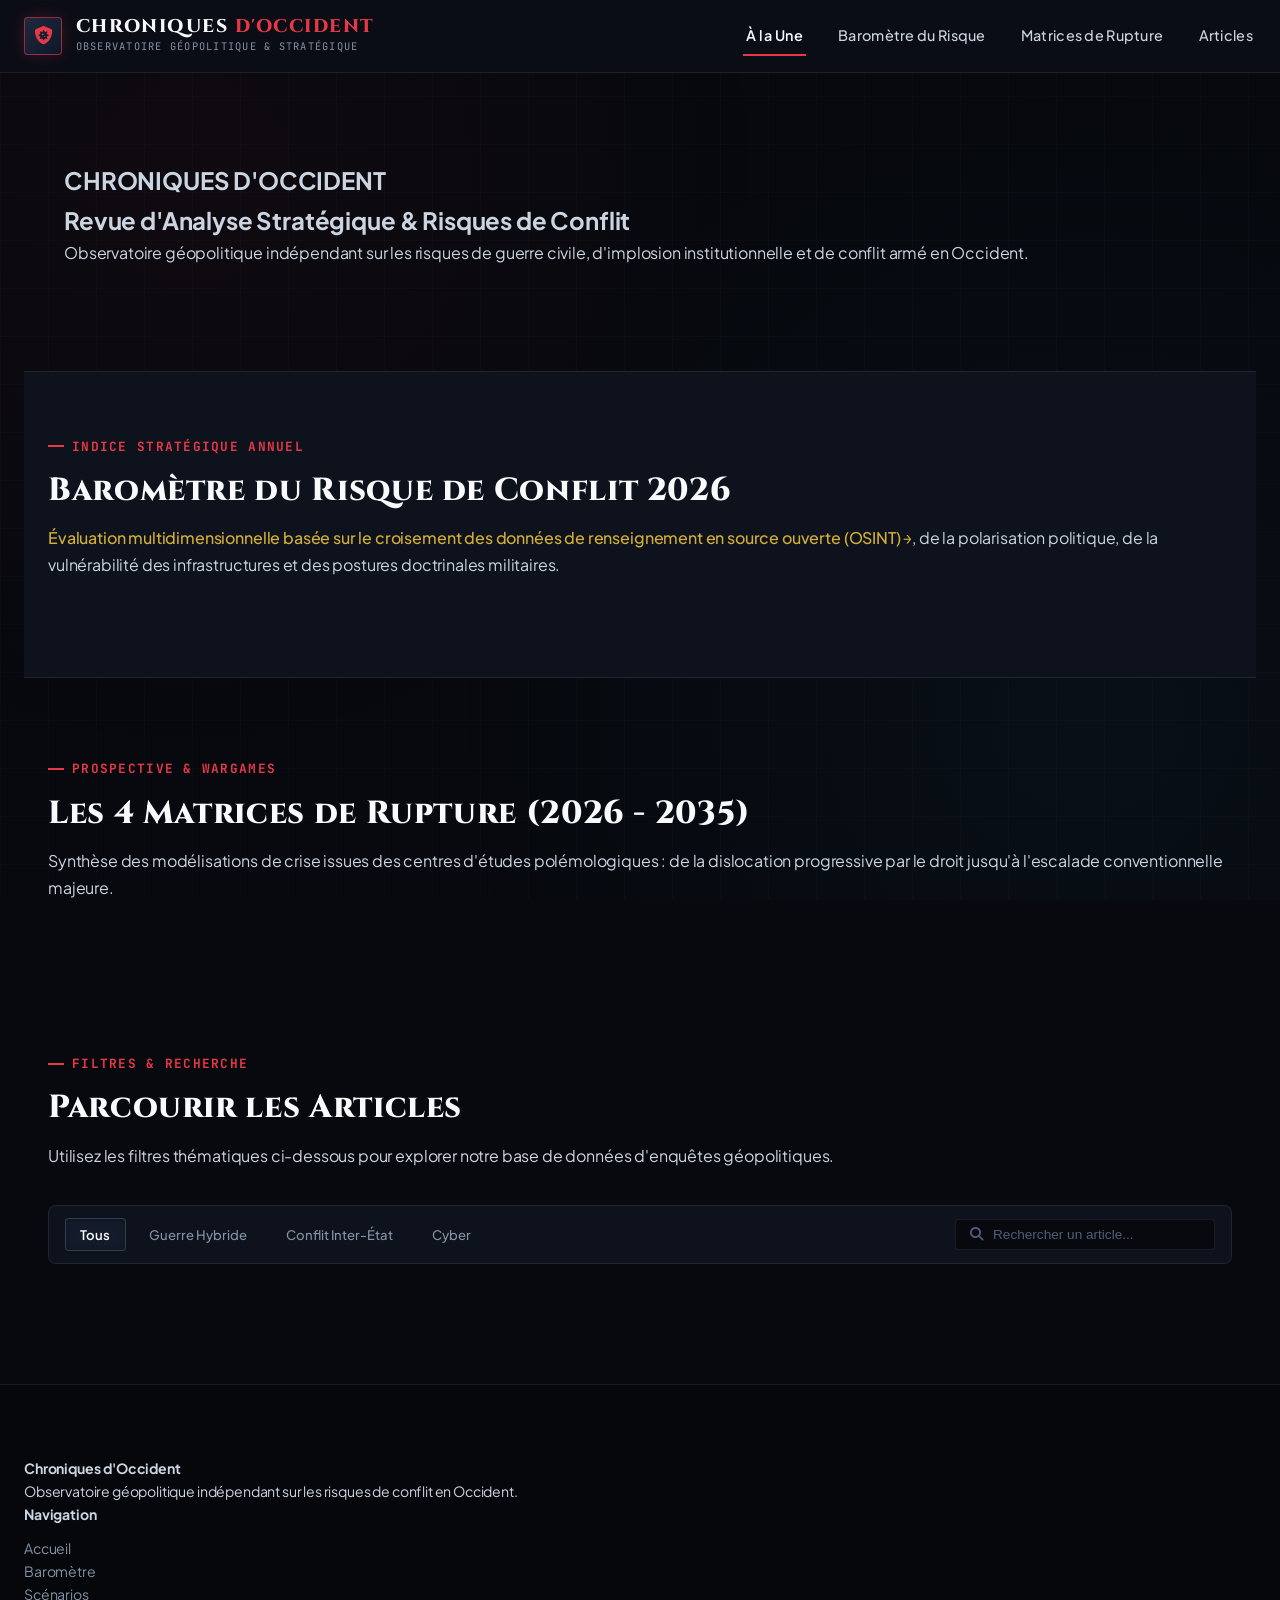
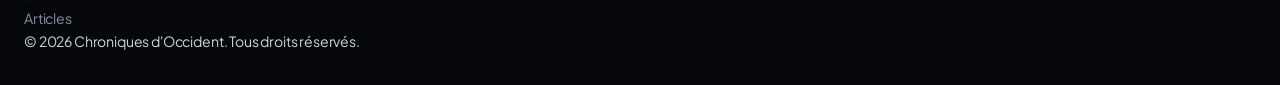
==== methode.html @ bce60f9e "Add methode.html OSINT methodology page" ====
<!DOCTYPE html>
<html lang="fr" data-theme="dark">
<head>
  <meta charset="UTF-8">
  <meta name="viewport" content="width=device-width, initial-scale=1.0">
  <title>Chroniques d'Occident — Méthodologie OSINT</title>

  <!-- Méta SEO & Référencement -->
  <meta name="description"
    content="Revue de référence et observatoire géopolitique indépendant sur les risques de guerre civile, d'implosion institutionnelle et de conflit armé en Occident.">
  <meta name="keywords"
    content="guerre civile occident, risque de guerre europe, polarisation etats-unis, strategie militaire, guerre hybride, prospective 2030, defense europeenne, securite nationale">
  <meta name="author" content="Chroniques d'Occident">
  <meta property="og:title" content="CHRONIQUES D'OCCIDENT — Méthodologie OSINT">
  <meta property="og:description"
    content="Notre méthode de calcul du baromètre du risque 2026 : évaluation multidimensionnelle basée sur le croisement des données OSINT, polarisation politique, vulnérabilité des infrastructures et postures doctrinales militaires.">
  <meta property="og:type" content="website">
  <meta property="og:image" content="assets/images/hero.jpg">
  <!-- Favicon -->
  <link rel="icon" type="image/svg+xml" href="data:image/svg+xml,%3Csvg xmlns=%27http://www.w3.org/2000/svg%27 viewBox=%270 0 100 100%27%3E%3Ccircle cx=%2750%27 cy=%2750%27 r=%2748%27 fill=%27%230a0f1a%27/%3E%3Cpath d=%27M50 15 C50 15 20 15 20 35 C20 55 50 85 50 85 C50 85 80 55 80 35 C80 15 50 15 50 15 Z%27 fill=%27none%27 stroke=%27%23c9a84c%27 stroke-width=%274%27/%3E%3Ccircle cx=%2750%27 cy=%2740%27 r=%278%27 fill=%27%23c9a84c%27/%3E%3Crect x=%2746%27 y=%2752%27 width=%278%27 height=%2716%27 rx=%272%27 fill=%27%23c9a84c%27/%3E%3Ccircle cx=%2750%27 cy=%2772%27 r=%273%27 fill=%27%23c9a84c%27/%3E%3C/svg%3E">
  <link rel="icon" type="image/png" sizes="32x32" href="data:image/svg+xml,%3Csvg xmlns=%27http://www.w3.org/2000/svg%27 viewBox=%270 0 100 100%27%3E%3Ccircle cx=%2750%27 cy=%2750%27 r=%2748%27 fill=%27%230a0f1a%27/%3E%3Cpath d=%27M50 15 C50 15 20 15 20 35 C20 55 50 85 50 85 C50 85 80 55 80 35 C80 15 50 15 50 15 Z%27 fill=%27none%27 stroke=%27%23c9a84c%27 stroke-width=%274%27/%3E%3Ccircle cx=%2750%27 cy=%2740%27 r=%278%27 fill=%27%23c9a84c%27/%3E%3Crect x=%2746%27 y=%2752%27 width=%278%27 height=%2716%27 rx=%272%27 fill=%27%23c9a84c%27/%3E%3Ccircle cx=%2750%27 cy=%2772%27 r=%273%27 fill=%27%23c9a84c%27/%3E%3C/svg%3E">
  <meta name="theme-color" content="#0a0f1a">

  <!-- Polices Google Fonts de haute qualité -->
  <link rel="preconnect" href="https://fonts.googleapis.com">
  <link rel="preconnect" href="https://fonts.gstatic.com" crossorigin>
  <link
    href="https://fonts.googleapis.com/css2?family=Cinzel:wght@600;700;800;900&family=JetBrains+Mono:wght@400;500;700&family=Plus+Jakarta+Sans:wght@300;400;500;600;700&display=swap"
    rel="stylesheet">

  <!-- FontAwesome 6 pour icônes vectorielles tactiques -->
  <link rel="stylesheet" href="https://cdnjs.cloudflare.com/ajax/libs/font-awesome/6.5.1/css/all.min.css"
    integrity="sha512-DTOQO9RWCH3ppGqcWaEA1BIZOC6xxalwEsw9c2QQeAIftl+Vegovlnee1c9QX4TctnWMn13TZye+giMm8e2LwA=="
    crossorigin="anonymous" referrerpolicy="no-referrer" />

  <!-- Feuille de styles personnalisée -->
  <link rel="stylesheet" href="css/style.css">
</head>

<body>

  <!-- Barre de progression de lecture au scroll -->
  <div id="scroll-progress-bar"></div>

  <!-- En-tête avec Menu Collant (Sticky Menu) -->
  <header class="site-header" id="site-header">
    <div class="container nav-container">

      <!-- Identité de la revue -->
      <a href="#a-la-une" class="brand-link" aria-label="Accueil Chroniques d'Occident">
        <div class="brand-icon">
          <i class="fas fa-shield-virus"></i>
        </div>
        <div class="brand-texts">
          <span class="brand-name">Chroniques <span>d'Occident</span></span>
          <span class="brand-sub">Observatoire Géopolitique & Stratégique</span>
        </div>
      </a>

      <!-- Navigation Principale -->
      <nav class="main-nav" id="main-nav" aria-label="Navigation principale">
        <a href="#a-la-une" class="nav-link active">À la Une</a>
        <a href="#barometre" class="nav-link">Baromètre du Risque</a>
        <a href="#scenarios" class="nav-link">Matrices de Rupture</a>
        <a href="#articles" class="nav-link">Articles</a>
      </nav>

    </div>
  </header>

  <!-- Contenu Principal -->
  <main class="container">

    <!-- === BANNIÈRE PRINCIPALE === -->
    <section class="hero-section" id="a-la-une">
      <div class="hero-banner">
        <div class="hero-content">
          <h1>CHRONIQUES D'OCCIDENT</h1>
          <h2>Revue d'Analyse Stratégique & Risques de Conflit</h2>
          <p>Observatoire géopolitique indépendant sur les risques de guerre civile, d'implosion institutionnelle et de conflit armé en Occident.</p>
        </div>
      </div>
    </section>

    <!-- === BAROMÈTRE DU RISQUE 2026 === -->
    <section class="barometer-section" id="barometre">
      <div class="container">

        <div class="section-header">
          <div class="section-label">Indice Stratégique Annuel</div>
          <h2 class="section-title">Baromètre du Risque de Conflit 2026</h2>
          <p class="section-desc">
            <a href="osint.md" class="method-link">Évaluation multidimensionnelle basée sur le croisement des données de renseignement en source ouverte (OSINT)</a>
            <span class="method-arrow"> →</span>, de la polarisation politique, de la vulnérabilité des infrastructures et des postures doctrinales militaires.
          </p>
        </div>

        <!-- Grille du Baromètre -->
        <div class="barometer-grid" id="barometer-grid">
          <!-- Rempli par JavaScript -->
        </div>

      </div>
    </section>

    <!-- === SCÉNARIOS PROSPECTIFS 2035 === -->
    <section class="scenarios-section" id="scenarios">
      <div class="container">

        <div class="section-header">
          <div class="section-label">Prospective & Wargames</div>
          <h2 class="section-title">Les 4 Matrices de Rupture (2026 - 2035)</h2>
          <p class="section-desc">
            Synthèse des modélisations de crise issues des centres d'études polémologiques : de la dislocation progressive par le droit jusqu'à l'escalade conventionnelle majeure.
          </p>
        </div>

        <!-- Grille des Scénarios -->
        <div class="scenarios-grid" id="scenarios-grid">
          <!-- Rempli par JavaScript -->
        </div>

      </div>
    </section>

    <!-- === SÉLECTION D'ARTICLES STRATÉGIQUES === -->
    <section class="articles-section" id="articles">
      <div class="container">

        <div class="section-header">
          <div class="section-label">Filtres & Recherche</div>
          <h2 class="section-title">Parcourir les Articles</h2>
          <p class="section-desc">
            Utilisez les filtres thématiques ci-dessous pour explorer notre base de données d'enquêtes géopolitiques.
          </p>
        </div>

        <!-- Barre de filtres -->
        <div class="filter-bar">
          <div class="category-pills">
            <button class="category-pill active" data-category="tous">Tous</button>
            <button class="category-pill" data-category="guerre-hybride">Guerre Hybride</button>
            <button class="category-pill" data-category="conflit-interetat">Conflit Inter-État</button>
            <button class="category-pill" data-category="cyber">Cyber</button>
          </div>
          <div class="filter-search-box">
            <i class="fas fa-search"></i>
            <input type="text" id="global-search" placeholder="Rechercher un article...">
          </div>
        </div>

        <!-- Grille des Articles -->
        <div class="articles-grid">
          <!-- Articles insérés par JavaScript -->
        </div>

      </div>
    </section>

  </main>

  <!-- Footer -->
  <footer class="site-footer">
    <div class="container">
      <div class="footer-content">
        <div class="footer-about">
          <h4>Chroniques d'Occident</h4>
          <p>Observatoire géopolitique indépendant sur les risques de conflit en Occident.</p>
        </div>
        <div class="footer-links">
          <h4>Navigation</h4>
          <ul>
            <li><a href="#a-la-une">Accueil</a></li>
            <li><a href="#barometre">Baromètre</a></li>
            <li><a href="#scenarios">Scénarios</a></li>
            <li><a href="#articles">Articles</a></li>
          </ul>
        </div>
        <div class="footer-legal">
          <p>© 2026 Chroniques d'Occident. Tous droits réservés.</p>
        </div>
      </div>
    </div>
  </footer>

  <!-- Scripts -->
  <script src="js/app.js"></script>
  <script>
    // Initialisation au chargement
    document.addEventListener('DOMContentLoaded', function() {
      // Initialisation du baromètre
      initBarometer();
      // Initialisation de la recherche globale
      initGlobalSearch();
    });
  </script>
</body>
</html>
---- css/style.css ----
/* ==========================================================================
   CHRONIQUES D'OCCIDENT - Système de Design Stratégique & Géopolitique
   Esthétique : Revue de prospective stratégique haut de gamme, dark mode luxe
   ========================================================================== */

:root {
  /* Palette de couleurs */
  --bg-primary: #07090e;
  --bg-secondary: #0d121c;
  --bg-tertiary: #141c2c;
  --bg-card: rgba(18, 25, 40, 0.75);
  --bg-card-hover: rgba(26, 36, 58, 0.9);
  --bg-glass: rgba(11, 15, 25, 0.82);
  --bg-modal: #0b101a;

  /* Bordures et séparateurs */
  --border-subtle: rgba(255, 255, 255, 0.08);
  --border-medium: rgba(255, 255, 255, 0.14);
  --border-highlight: rgba(230, 57, 70, 0.4);

  /* Accents géopolitiques */
  --accent-crimson: #e63946;
  --accent-crimson-glow: rgba(230, 57, 70, 0.35);
  --accent-amber: #f59e0b;
  --accent-gold: #d4af37;
  --accent-cyan: #38bdf8;
  --accent-blue: #3b82f6;
  --accent-green: #10b981;

  /* Typographie & Couleurs de texte */
  --text-primary: #f8fafc;
  --text-secondary: #cbd5e1;
  --text-muted: #8492a6;
  --text-dim: #4e5d78;

  /* Polices */
  --font-serif: 'Cinzel', 'Playfair Display', Georgia, 'Times New Roman', serif;
  --font-body: 'Plus Jakarta Sans', 'Inter', -apple-system, BlinkMacSystemFont, sans-serif;
  --font-mono: 'JetBrains Mono', 'Fira Code', Menlo, monospace;

  /* Effets & Ombres */
  --shadow-sm: 0 2px 8px rgba(0, 0, 0, 0.4);
  --shadow-md: 0 8px 24px rgba(0, 0, 0, 0.55);
  --shadow-lg: 0 16px 40px rgba(0, 0, 0, 0.75);
  --shadow-crimson: 0 8px 30px rgba(230, 57, 70, 0.25);
  --shadow-gold: 0 8px 30px rgba(212, 175, 55, 0.2);

  /* Rayons & Transitions */
  --radius-sm: 4px;
  --radius-md: 8px;
  --radius-lg: 14px;
  --radius-full: 9999px;
  --transition-fast: 0.2s cubic-bezier(0.16, 1, 0.3, 1);
  --transition-smooth: 0.35s cubic-bezier(0.16, 1, 0.3, 1);
}

/* Light / High-Contrast Editorial Mode Alternative */
[data-theme="editorial-light"] {
  --bg-primary: #f4f4f7;
  --bg-secondary: #ffffff;
  --bg-tertiary: #eaecf2;
  --bg-card: rgba(255, 255, 255, 0.95);
  --bg-card-hover: #ffffff;
  --bg-glass: rgba(244, 244, 247, 0.92);
  --bg-modal: #ffffff;
  --border-subtle: rgba(0, 0, 0, 0.09);
  --border-medium: rgba(0, 0, 0, 0.16);
  --text-primary: #111827;
  --text-secondary: #374151;
  --text-muted: #6b7280;
  --text-dim: #9ca3af;
  --shadow-md: 0 8px 24px rgba(0, 0, 0, 0.08);
  --shadow-lg: 0 16px 40px rgba(0, 0, 0, 0.12);
}

/* Base & Reset */
*, *::before, *::after {
  box-sizing: border-box;
  margin: 0;
  padding: 0;
}

html {
  font-size: 16px;
  scroll-behavior: smooth;
  scroll-padding-top: 80px;
}

body {
  font-family: var(--font-body);
  background-color: var(--bg-primary);
  color: var(--text-secondary);
  line-height: 1.65;
  letter-spacing: -0.01em;
  overflow-x: hidden;
  position: relative;
  min-height: 100vh;
}

/* Texture de fond subtile et grille tactique */
body::before {
  content: '';
  position: fixed;
  top: 0;
  left: 0;
  width: 100vw;
  height: 100vh;
  background-image: 
    radial-gradient(circle at 15% 20%, rgba(230, 57, 70, 0.04) 0%, transparent 45%),
    radial-gradient(circle at 85% 80%, rgba(56, 189, 248, 0.04) 0%, transparent 50%),
    linear-gradient(rgba(255, 255, 255, 0.015) 1px, transparent 1px),
    linear-gradient(90deg, rgba(255, 255, 255, 0.015) 1px, transparent 1px);
  background-size: 100% 100%, 100% 100%, 48px 48px, 48px 48px;
  pointer-events: none;
  z-index: 0;
}

img {
  max-width: 100%;
  height: auto;
  display: block;
}

a {
  color: inherit;
  text-decoration: none;
  transition: color var(--transition-fast);
}

button {
  font-family: inherit;
  cursor: pointer;
  border: none;
  background: none;
  outline: none;
}

ul {
  list-style: none;
}

.container {
  width: 100%;
  max-width: 1320px;
  margin-left: auto;
  margin-right: auto;
  padding-left: 1.5rem;
  padding-right: 1.5rem;
  position: relative;
  z-index: 1;
}

/* ==========================================================================
   BARRE DE PROGRESSION DE LECTURE (EN HAUT DU MENU STICKY)
   ========================================================================== */
#scroll-progress-bar {
  position: fixed;
  top: 0;
  left: 0;
  height: 3px;
  width: 0%;
  background: linear-gradient(90deg, var(--accent-crimson), var(--accent-gold), var(--accent-cyan));
  z-index: 1100;
  transition: width 0.1s ease-out;
}

/* ==========================================================================
   TICKER D'ALERTES / FLASH GÉOPOLITIQUE
   ========================================================================== */
.alert-ticker-bar {
  background: rgba(18, 12, 16, 0.95);
  border-bottom: 1px solid rgba(230, 57, 70, 0.25);
  padding: 0.4rem 0;
  font-size: 0.8rem;
  font-family: var(--font-mono);
  position: relative;
  z-index: 990;
  overflow: hidden;
}

.ticker-content {
  display: flex;
  align-items: center;
  gap: 1.5rem;
  white-space: nowrap;
}

.ticker-badge {
  background: var(--accent-crimson);
  color: #fff;
  font-weight: 700;
  font-size: 0.7rem;
  padding: 0.15rem 0.6rem;
  border-radius: var(--radius-sm);
  display: inline-flex;
  align-items: center;
  gap: 0.4rem;
  letter-spacing: 0.05em;
  text-transform: uppercase;
}

.ticker-pulse {
  width: 6px;
  height: 6px;
  border-radius: 50%;
  background: #ffffff;
  animation: pulse-beacon 1.5s infinite;
}

.ticker-scroller {
  display: flex;
  gap: 2.5rem;
  animation: scrollTicker 38s linear infinite;
}

.ticker-item {
  color: var(--text-secondary);
  display: inline-flex;
  align-items: center;
  gap: 0.5rem;
}

.ticker-item strong {
  color: var(--accent-gold);
}

@keyframes scrollTicker {
  0% { transform: translateX(0); }
  100% { transform: translateX(-50%); }
}

@keyframes pulse-beacon {
  0% { transform: scale(0.9); opacity: 1; }
  50% { transform: scale(1.4); opacity: 0.4; }
  100% { transform: scale(0.9); opacity: 1; }
}

/* ==========================================================================
   MENU STICKY HAUT DE PAGE (STICKY NAVIGATION)
   ========================================================================== */
.site-header {
  position: sticky;
  top: 0;
  width: 100%;
  background: var(--bg-glass);
  backdrop-filter: blur(16px);
  -webkit-backdrop-filter: blur(16px);
  border-bottom: 1px solid var(--border-subtle);
  z-index: 1000;
  transition: background var(--transition-fast), border-color var(--transition-fast), padding var(--transition-fast);
}

.site-header.scrolled {
  background: rgba(7, 9, 14, 0.96);
  border-bottom-color: var(--border-medium);
  box-shadow: var(--shadow-md);
}

.nav-container {
  display: flex;
  align-items: center;
  justify-content: space-between;
  height: 72px;
  gap: 1.5rem;
}

/* Logo & Marque */
.brand-link {
  display: flex;
  align-items: center;
  gap: 0.85rem;
}

.brand-icon {
  width: 38px;
  height: 38px;
  background: linear-gradient(135deg, #1e293b 0%, #0f172a 100%);
  border: 1px solid rgba(230, 57, 70, 0.6);
  border-radius: var(--radius-sm);
  display: flex;
  align-items: center;
  justify-content: center;
  color: var(--accent-crimson);
  font-size: 1.15rem;
  box-shadow: 0 0 16px rgba(230, 57, 70, 0.2);
  transition: transform var(--transition-fast), border-color var(--transition-fast);
}

.brand-link:hover .brand-icon {
  transform: rotate(-5deg) scale(1.05);
  border-color: var(--accent-crimson);
}

.brand-texts {
  display: flex;
  flex-direction: column;
}

.brand-name {
  font-family: var(--font-serif);
  font-weight: 800;
  font-size: 1.15rem;
  letter-spacing: 0.08em;
  color: var(--text-primary);
  text-transform: uppercase;
  line-height: 1.1;
}

.brand-name span {
  color: var(--accent-crimson);
}

.brand-sub {
  font-family: var(--font-mono);
  font-size: 0.65rem;
  letter-spacing: 0.12em;
  color: var(--text-muted);
  text-transform: uppercase;
}

/* Liens de navigation */
.main-nav {
  display: flex;
  align-items: center;
  gap: 1.8rem;
}

.nav-link {
  font-size: 0.9rem;
  font-weight: 500;
  color: var(--text-secondary);
  padding: 0.4rem 0.2rem;
  position: relative;
  letter-spacing: 0.02em;
}

.nav-link::after {
  content: '';
  position: absolute;
  bottom: -2px;
  left: 0;
  width: 0%;
  height: 2px;
  background: var(--accent-crimson);
  transition: width var(--transition-fast);
}

.nav-link:hover,
.nav-link.active {
  color: var(--text-primary);
}

.nav-link:hover::after,
.nav-link.active::after {
  width: 100%;
}

.nav-link.active {
  font-weight: 600;
}

/* Actions Header */
.header-actions {
  display: flex;
  align-items: center;
  gap: 0.85rem;
}

.btn-icon {
  width: 40px;
  height: 40px;
  display: flex;
  align-items: center;
  justify-content: center;
  border-radius: var(--radius-sm);
  color: var(--text-secondary);
  border: 1px solid var(--border-subtle);
  background: rgba(255, 255, 255, 0.03);
  transition: all var(--transition-fast);
  font-size: 0.95rem;
  position: relative;
}

.btn-icon:hover {
  color: var(--text-primary);
  border-color: var(--border-medium);
  background: rgba(255, 255, 255, 0.08);
}

.search-shortcut-badge {
  position: absolute;
  bottom: -4px;
  right: -4px;
  background: var(--bg-tertiary);
  border: 1px solid var(--border-medium);
  font-size: 0.6rem;
  font-family: var(--font-mono);
  padding: 0 0.25rem;
  border-radius: 2px;
  color: var(--text-muted);
}

.btn-primary {
  display: inline-flex;
  align-items: center;
  gap: 0.6rem;
  background: linear-gradient(135deg, var(--accent-crimson) 0%, #c1121f 100%);
  color: #ffffff;
  font-size: 0.85rem;
  font-weight: 600;
  letter-spacing: 0.04em;
  padding: 0.6rem 1.2rem;
  border-radius: var(--radius-sm);
  border: 1px solid rgba(255, 255, 255, 0.2);
  box-shadow: 0 4px 14px rgba(230, 57, 70, 0.35);
  transition: all var(--transition-fast);
  text-transform: uppercase;
}

.btn-primary:hover {
  transform: translateY(-1px);
  box-shadow: 0 6px 20px rgba(230, 57, 70, 0.5);
  filter: brightness(1.1);
}

.btn-secondary {
  display: inline-flex;
  align-items: center;
  gap: 0.6rem;
  background: rgba(255, 255, 255, 0.05);
  color: var(--text-primary);
  font-size: 0.85rem;
  font-weight: 500;
  padding: 0.6rem 1.2rem;
  border-radius: var(--radius-sm);
  border: 1px solid var(--border-medium);
  transition: all var(--transition-fast);
}

.btn-secondary:hover {
  background: rgba(255, 255, 255, 0.1);
  border-color: var(--text-muted);
  color: #fff;
}

/* Menu Mobile Toggle */
.mobile-toggle {
  display: none;
  font-size: 1.2rem;
  color: var(--text-primary);
  padding: 0.5rem;
}

/* ==========================================================================
   SECTION HERO PRINCIPALE (À LA UNE GÉOPOLITIQUE)
   ========================================================================== */
.hero-section {
  padding: 3rem 0 4rem 0;
  position: relative;
  overflow: hidden;
}

.hero-grid {
  display: grid;
  grid-template-columns: 1.25fr 0.75fr;
  gap: 2rem;
  align-items: stretch;
}

/* Carte Hero Phare */
.hero-main-card {
  position: relative;
  border-radius: var(--radius-lg);
  overflow: hidden;
  border: 1px solid var(--border-medium);
  box-shadow: var(--shadow-lg);
  display: flex;
  flex-direction: column;
  justify-content: flex-end;
  min-height: 520px;
  background: #0d131f;
}

.hero-img-wrap {
  position: absolute;
  inset: 0;
  width: 100%;
  height: 100%;
  z-index: 1;
}

.hero-img-wrap img {
  width: 100%;
  height: 100%;
  object-fit: cover;
  object-position: center;
  transition: transform 1.2s cubic-bezier(0.16, 1, 0.3, 1);
  filter: brightness(0.72) contrast(1.15);
}

.hero-main-card:hover .hero-img-wrap img {
  transform: scale(1.03);
}

.hero-overlay-gradient {
  position: absolute;
  inset: 0;
  background: linear-gradient(
    180deg,
    rgba(7, 9, 14, 0.2) 0%,
    rgba(7, 9, 14, 0.5) 40%,
    rgba(7, 9, 14, 0.95) 90%,
    #07090e 100%
  );
  z-index: 2;
}

.hero-content {
  position: relative;
  z-index: 3;
  padding: 2.5rem;
}

.hero-tag-row {
  display: flex;
  align-items: center;
  gap: 0.75rem;
  margin-bottom: 1.2rem;
  flex-wrap: wrap;
}

.badge-threat {
  font-family: var(--font-mono);
  font-size: 0.75rem;
  font-weight: 700;
  text-transform: uppercase;
  padding: 0.25rem 0.65rem;
  border-radius: var(--radius-sm);
  letter-spacing: 0.05em;
  display: inline-flex;
  align-items: center;
  gap: 0.4rem;
}

.badge-threat.threat-critical {
  background: rgba(230, 57, 70, 0.2);
  color: #ff6b77;
  border: 1px solid rgba(230, 57, 70, 0.6);
}

.badge-threat.threat-high {
  background: rgba(245, 158, 11, 0.2);
  color: #fbbf24;
  border: 1px solid rgba(245, 158, 11, 0.6);
}

.badge-category {
  background: rgba(255, 255, 255, 0.1);
  color: var(--text-primary);
  font-size: 0.75rem;
  font-weight: 600;
  padding: 0.25rem 0.65rem;
  border-radius: var(--radius-sm);
  border: 1px solid var(--border-subtle);
  text-transform: uppercase;
  letter-spacing: 0.05em;
}

.hero-title {
  font-family: var(--font-serif);
  font-size: 2.35rem;
  font-weight: 800;
  line-height: 1.2;
  color: #ffffff;
  margin-bottom: 1rem;
  text-shadow: 0 2px 10px rgba(0, 0, 0, 0.8);
}

.hero-subtitle {
  font-size: 1.05rem;
  color: var(--text-secondary);
  line-height: 1.6;
  margin-bottom: 1.5rem;
  max-width: 95%;
}

.hero-meta-row {
  display: flex;
  align-items: center;
  justify-content: space-between;
  gap: 1.5rem;
  flex-wrap: wrap;
  border-top: 1px solid rgba(255, 255, 255, 0.12);
  padding-top: 1.25rem;
}

.hero-author {
  display: flex;
  align-items: center;
  gap: 0.75rem;
}

.author-avatar {
  width: 44px;
  height: 44px;
  border-radius: 50%;
  object-fit: cover;
  border: 2px solid var(--accent-gold);
}

.author-info .author-name {
  color: #fff;
  font-weight: 600;
  font-size: 0.9rem;
}

.author-info .author-role {
  color: var(--text-muted);
  font-size: 0.75rem;
}

.hero-cta-buttons {
  display: flex;
  align-items: center;
  gap: 0.85rem;
}

/* Panneau latéral Hero : Observatoire & Métriques d'alerte */
.hero-sidebar {
  display: flex;
  flex-direction: column;
  gap: 1.25rem;
}

.radar-summary-card {
  background: var(--bg-card);
  backdrop-filter: blur(12px);
  border: 1px solid var(--border-medium);
  border-radius: var(--radius-lg);
  padding: 1.5rem;
  box-shadow: var(--shadow-md);
  position: relative;
  overflow: hidden;
}

.radar-summary-card::before {
  content: '';
  position: absolute;
  top: 0;
  left: 0;
  right: 0;
  height: 3px;
  background: linear-gradient(90deg, var(--accent-crimson), var(--accent-gold));
}

.sidebar-heading {
  display: flex;
  align-items: center;
  justify-content: space-between;
  margin-bottom: 1.2rem;
}

.sidebar-title {
  font-family: var(--font-serif);
  font-size: 1.1rem;
  font-weight: 700;
  color: var(--text-primary);
  display: flex;
  align-items: center;
  gap: 0.5rem;
}

.sidebar-title i {
  color: var(--accent-crimson);
}

.live-indicator {
  font-family: var(--font-mono);
  font-size: 0.7rem;
  color: var(--accent-gold);
  display: flex;
  align-items: center;
  gap: 0.35rem;
}

.gauge-grid {
  display: flex;
  flex-direction: column;
  gap: 0.9rem;
}

.gauge-item {
  background: rgba(255, 255, 255, 0.02);
  border: 1px solid var(--border-subtle);
  border-radius: var(--radius-sm);
  padding: 0.75rem;
  transition: all var(--transition-fast);
}

.gauge-item:hover {
  background: rgba(255, 255, 255, 0.05);
  border-color: var(--border-medium);
}

.gauge-label-row {
  display: flex;
  justify-content: space-between;
  align-items: baseline;
  font-size: 0.85rem;
  margin-bottom: 0.4rem;
}

.gauge-name {
  color: var(--text-primary);
  font-weight: 600;
}

.gauge-score {
  font-family: var(--font-mono);
  font-weight: 700;
}

.gauge-score.high {
  color: #ff6b77;
}

.gauge-score.med {
  color: var(--accent-amber);
}

.gauge-bar-track {
  width: 100%;
  height: 6px;
  background: rgba(255, 255, 255, 0.08);
  border-radius: 3px;
  overflow: hidden;
}

.gauge-bar-fill {
  height: 100%;
  border-radius: 3px;
  transition: width 1s ease-in-out;
}

.gauge-bar-fill.fill-crimson {
  background: linear-gradient(90deg, #f43f5e, var(--accent-crimson));
}

.gauge-bar-fill.fill-amber {
  background: linear-gradient(90deg, #f59e0b, #d97706);
}

.gauge-bar-fill.fill-blue {
  background: linear-gradient(90deg, #38bdf8, #2563eb);
}

/* Stat Strip Counters */
.stats-strip {
  display: grid;
  grid-template-columns: repeat(2, 1fr);
  gap: 0.85rem;
}

.stat-box {
  background: var(--bg-card);
  border: 1px solid var(--border-subtle);
  border-radius: var(--radius-md);
  padding: 1.1rem;
  text-align: center;
  transition: all var(--transition-fast);
}

.stat-box:hover {
  transform: translateY(-2px);
  border-color: var(--border-medium);
  box-shadow: var(--shadow-sm);
}

.stat-number {
  font-family: var(--font-mono);
  font-size: 1.8rem;
  font-weight: 800;
  color: #fff;
  line-height: 1.1;
  margin-bottom: 0.25rem;
}

.stat-label {
  font-size: 0.75rem;
  color: var(--text-muted);
  text-transform: uppercase;
  letter-spacing: 0.05em;
}

/* ==========================================================================
   SECTION EN-TÊTE DE RUBRIQUE & FILTRES
   ========================================================================== */
.section-header {
  margin-bottom: 2.2rem;
  display: flex;
  flex-direction: column;
  gap: 0.5rem;
}

.section-label {
  font-family: var(--font-mono);
  font-size: 0.8rem;
  color: var(--accent-crimson);
  text-transform: uppercase;
  letter-spacing: 0.1em;
  font-weight: 700;
  display: flex;
  align-items: center;
  gap: 0.5rem;
}

.section-label::before {
  content: '';
  display: inline-block;
  width: 16px;
  height: 2px;
  background: var(--accent-crimson);
}

.section-title {
  font-family: var(--font-serif);
  font-size: 2rem;
  font-weight: 800;
  color: var(--text-primary);
  letter-spacing: 0.02em;
}

.section-desc .method-link {
  color: var(--accent-gold);
  text-decoration: none;
  border-bottom: 1px solid transparent;
  transition: all var(--transition-fast);
  font-weight: 500;
}
.section-desc .method-link:hover {
  border-bottom: 1px solid var(--accent-gold);
  color: var(--text-primary);
}
.section-desc .method-arrow {
  color: var(--accent-gold);
  font-family: var(--font-mono);
  font-size: 0.9rem;
}


/* Barre de filtres & recherche */
.filter-bar {
  display: flex;
  align-items: center;
  justify-content: space-between;
  gap: 1.5rem;
  background: var(--bg-secondary);
  border: 1px solid var(--border-subtle);
  border-radius: var(--radius-md);
  padding: 0.75rem 1rem;
  margin-bottom: 2.5rem;
  flex-wrap: wrap;
}

.category-pills {
  display: flex;
  align-items: center;
  gap: 0.5rem;
  flex-wrap: wrap;
}

.category-pill {
  padding: 0.45rem 0.9rem;
  font-size: 0.82rem;
  font-weight: 500;
  border-radius: var(--radius-sm);
  color: var(--text-muted);
  border: 1px solid transparent;
  transition: all var(--transition-fast);
}

.category-pill:hover {
  color: var(--text-primary);
  background: rgba(255, 255, 255, 0.05);
}

.category-pill.active {
  background: var(--bg-tertiary);
  color: #fff;
  border-color: var(--border-medium);
  box-shadow: inset 0 0 10px rgba(0, 0, 0, 0.3);
  font-weight: 600;
}

.filter-search-box {
  display: flex;
  align-items: center;
  gap: 0.6rem;
  background: var(--bg-primary);
  border: 1px solid var(--border-subtle);
  padding: 0.45rem 0.85rem;
  border-radius: var(--radius-sm);
  min-width: 260px;
}

.filter-search-box i {
  color: var(--text-dim);
  font-size: 0.85rem;
}

.filter-search-box input {
  background: transparent;
  border: none;
  outline: none;
  color: var(--text-primary);
  font-size: 0.85rem;
  width: 100%;
}

.filter-search-box input::placeholder {
  color: var(--text-dim);
}

/* ==========================================================================
   GRILLE D'ARTICLES STRATÉGIQUES
   ========================================================================== */
.articles-section {
  padding: 2rem 0 5rem 0;
}

.articles-grid {
  display: grid;
  grid-template-columns: repeat(3, 1fr);
  gap: 1.8rem;
}

.article-card {
  background: var(--bg-card);
  backdrop-filter: blur(10px);
  border: 1px solid var(--border-subtle);
  border-radius: var(--radius-md);
  overflow: hidden;
  display: flex;
  flex-direction: column;
  transition: all var(--transition-smooth);
  position: relative;
}

.article-card:hover {
  transform: translateY(-4px);
  border-color: var(--border-medium);
  box-shadow: var(--shadow-md);
}

.card-img-wrap {
  position: relative;
  height: 210px;
  overflow: hidden;
  background: #0f1523;
}

.card-img-wrap img {
  width: 100%;
  height: 100%;
  object-fit: cover;
  transition: transform 0.8s cubic-bezier(0.16, 1, 0.3, 1);
}

.article-card:hover .card-img-wrap img {
  transform: scale(1.06);
}

.card-threat-badge {
  position: absolute;
  top: 0.85rem;
  right: 0.85rem;
  z-index: 2;
  font-family: var(--font-mono);
  font-size: 0.7rem;
  font-weight: 700;
  padding: 0.2rem 0.55rem;
  border-radius: var(--radius-sm);
  text-transform: uppercase;
  backdrop-filter: blur(8px);
}

.card-category-badge {
  position: absolute;
  bottom: 0.85rem;
  left: 0.85rem;
  z-index: 2;
  font-size: 0.7rem;
  font-weight: 700;
  padding: 0.2rem 0.6rem;
  border-radius: var(--radius-sm);
  background: rgba(7, 9, 14, 0.85);
  border: 1px solid rgba(255, 255, 255, 0.15);
  color: #fff;
  text-transform: uppercase;
  letter-spacing: 0.05em;
}

.card-body {
  padding: 1.5rem;
  display: flex;
  flex-direction: column;
  flex-grow: 1;
}

.card-meta-top {
  display: flex;
  align-items: center;
  gap: 0.85rem;
  font-size: 0.75rem;
  color: var(--text-muted);
  margin-bottom: 0.75rem;
}

.card-meta-top span {
  display: inline-flex;
  align-items: center;
  gap: 0.35rem;
}

.card-title {
  font-family: var(--font-serif);
  font-size: 1.25rem;
  font-weight: 700;
  color: var(--text-primary);
  line-height: 1.35;
  margin-bottom: 0.75rem;
  transition: color var(--transition-fast);
}

.article-card:hover .card-title {
  color: #ffffff;
}

.card-excerpt {
  font-size: 0.88rem;
  color: var(--text-secondary);
  line-height: 1.55;
  margin-bottom: 1.25rem;
  flex-grow: 1;
}

.card-footer {
  display: flex;
  align-items: center;
  justify-content: space-between;
  border-top: 1px solid var(--border-subtle);
  padding-top: 1rem;
  margin-top: auto;
}

.card-author-inline {
  display: flex;
  align-items: center;
  gap: 0.6rem;
}

.author-avatar-sm {
  width: 28px;
  height: 28px;
  border-radius: 50%;
  object-fit: cover;
  border: 1px solid var(--accent-gold);
}

.author-name-sm {
  font-size: 0.78rem;
  color: var(--text-muted);
}

.read-btn {
  font-size: 0.82rem;
  font-weight: 600;
  color: var(--accent-crimson);
  display: inline-flex;
  align-items: center;
  gap: 0.35rem;
  transition: gap var(--transition-fast);
}

.read-btn:hover {
  gap: 0.6rem;
  color: #ff5263;
}

/* ==========================================================================
   BAROMÈTRE DU RISQUE 2026 (TABLEAU DE BORD INTERACTIF)
   ========================================================================== */
.barometer-section {
  padding: 4rem 0;
  background: var(--bg-secondary);
  border-top: 1px solid var(--border-subtle);
  border-bottom: 1px solid var(--border-subtle);
  position: relative;
}

.barometer-grid {
  display: grid;
  grid-template-columns: repeat(auto-fit, minmax(280px, 1fr));
  gap: 1.5rem;
  margin-top: 2rem;
}

.barometer-card {
  background: var(--bg-primary);
  border: 1px solid var(--border-subtle);
  border-radius: var(--radius-md);
  padding: 1.5rem;
  display: flex;
  flex-direction: column;
  transition: all var(--transition-smooth);
  position: relative;
}

.barometer-card:hover {
  border-color: var(--border-medium);
  box-shadow: var(--shadow-md);
  transform: translateY(-3px);
}

.barometer-header {
  display: flex;
  justify-content: space-between;
  align-items: flex-start;
  margin-bottom: 1rem;
}

.barometer-zone {
  font-family: var(--font-serif);
  font-size: 1.1rem;
  font-weight: 700;
  color: #fff;
}

.barometer-type {
  font-size: 0.75rem;
  color: var(--text-muted);
}

.barometer-score-badge {
  font-family: var(--font-mono);
  font-size: 1.25rem;
  font-weight: 800;
  padding: 0.25rem 0.65rem;
  border-radius: var(--radius-sm);
  background: rgba(230, 57, 70, 0.15);
  color: #ff6b77;
  border: 1px solid rgba(230, 57, 70, 0.4);
}

.barometer-factors {
  margin-top: 1rem;
  font-size: 0.8rem;
  display: flex;
  flex-direction: column;
  gap: 0.5rem;
  flex-grow: 1;
}

.factor-item {
  display: flex;
  align-items: flex-start;
  gap: 0.5rem;
  color: var(--text-secondary);
}

.factor-item i {
  margin-top: 0.2rem;
  font-size: 0.7rem;
}

.factor-item i.fa-circle-exclamation {
  color: var(--accent-crimson);
}

.factor-item i.fa-shield-halved {
  color: var(--accent-cyan);
}

.barometer-footer-meta {
  margin-top: 1.25rem;
  padding-top: 0.75rem;
  border-top: 1px solid var(--border-subtle);
  font-family: var(--font-mono);
  font-size: 0.72rem;
  color: var(--text-dim);
  display: flex;
  justify-content: space-between;
}

/* ==========================================================================
   MATRICE DES SCÉNARIOS PROSPECTIFS (2026-2035)
   ========================================================================== */
.scenarios-section {
  padding: 5rem 0;
}

.scenarios-grid {
  display: grid;
  grid-template-columns: repeat(2, 1fr);
  gap: 2rem;
  margin-top: 2.5rem;
}

.scenario-card {
  background: var(--bg-card);
  border: 1px solid var(--border-subtle);
  border-radius: var(--radius-lg);
  padding: 2rem;
  position: relative;
  overflow: hidden;
  transition: all var(--transition-smooth);
}

.scenario-card:hover {
  border-color: var(--accent-crimson);
  box-shadow: var(--shadow-crimson);
}

.scenario-code {
  font-family: var(--font-mono);
  font-size: 0.75rem;
  font-weight: 700;
  color: var(--accent-crimson);
  letter-spacing: 0.1em;
  margin-bottom: 0.5rem;
}

.scenario-title {
  font-family: var(--font-serif);
  font-size: 1.4rem;
  font-weight: 700;
  color: #fff;
  margin-bottom: 0.8rem;
}

.scenario-metrics {
  display: flex;
  gap: 1.5rem;
  margin-bottom: 1.2rem;
  padding: 0.75rem 1rem;
  background: rgba(0, 0, 0, 0.25);
  border-radius: var(--radius-sm);
  border: 1px solid var(--border-subtle);
}

.scenario-metric-item {
  display: flex;
  flex-direction: column;
}

.scenario-metric-label {
  font-size: 0.7rem;
  color: var(--text-dim);
  text-transform: uppercase;
}

.scenario-metric-val {
  font-family: var(--font-mono);
  font-size: 0.95rem;
  font-weight: 700;
  color: var(--accent-gold);
}

.scenario-desc {
  font-size: 0.9rem;
  color: var(--text-secondary);
  line-height: 1.6;
  margin-bottom: 1rem;
}

.scenario-trigger {
  font-size: 0.82rem;
  color: var(--text-muted);
  border-left: 2px solid var(--accent-amber);
  padding-left: 0.75rem;
}

/* ==========================================================================
   NEWSLETTER STRATÉGIQUE & VEILLE
   ========================================================================== */
.briefing-newsletter-section {
  padding: 4rem 0;
  background: linear-gradient(135deg, rgba(230, 57, 70, 0.08) 0%, rgba(13, 18, 28, 0.9) 100%);
  border-top: 1px solid var(--border-subtle);
  border-bottom: 1px solid var(--border-subtle);
}

.briefing-box {
  background: var(--bg-card);
  border: 1px solid var(--border-medium);
  border-radius: var(--radius-lg);
  padding: 3.5rem;
  text-align: center;
  max-width: 860px;
  margin: 0 auto;
  position: relative;
  overflow: hidden;
  box-shadow: var(--shadow-lg);
}

.briefing-box::before {
  content: '';
  position: absolute;
  top: 0;
  left: 0;
  right: 0;
  height: 4px;
  background: linear-gradient(90deg, var(--accent-crimson), var(--accent-gold), var(--accent-cyan));
}

.briefing-title {
  font-family: var(--font-serif);
  font-size: 2.1rem;
  font-weight: 800;
  color: #fff;
  margin-bottom: 0.8rem;
}

.briefing-desc {
  font-size: 1rem;
  color: var(--text-secondary);
  max-width: 620px;
  margin: 0 auto 2rem auto;
}

.newsletter-form {
  display: flex;
  gap: 0.8rem;
  max-width: 540px;
  margin: 0 auto;
}

.newsletter-input {
  flex-grow: 1;
  background: var(--bg-primary);
  border: 1px solid var(--border-medium);
  border-radius: var(--radius-sm);
  padding: 0.85rem 1.2rem;
  color: #fff;
  font-size: 0.95rem;
  outline: none;
  transition: border-color var(--transition-fast);
}

.newsletter-input:focus {
  border-color: var(--accent-crimson);
  box-shadow: 0 0 12px var(--accent-crimson-glow);
}

/* ==========================================================================
   PIED DE PAGE (FOOTER)
   ========================================================================== */
.site-footer {
  background: #05070a;
  border-top: 1px solid var(--border-subtle);
  padding: 4.5rem 0 2rem 0;
  font-size: 0.88rem;
}

.footer-grid {
  display: grid;
  grid-template-columns: 1.5fr 1fr 1fr 1fr;
  gap: 3rem;
  margin-bottom: 3.5rem;
}

.footer-col-brand .brand-name {
  margin-bottom: 0.8rem;
}

.footer-manifesto {
  color: var(--text-muted);
  line-height: 1.6;
  margin-bottom: 1.5rem;
  font-size: 0.85rem;
}

.footer-col-title {
  font-family: var(--font-serif);
  font-size: 1rem;
  font-weight: 700;
  color: #fff;
  text-transform: uppercase;
  letter-spacing: 0.05em;
  margin-bottom: 1.25rem;
  position: relative;
}

.footer-links {
  display: flex;
  flex-direction: column;
  gap: 0.65rem;
}

.footer-links a {
  color: var(--text-muted);
  transition: color var(--transition-fast);
}

.footer-links a:hover {
  color: #fff;
  padding-left: 4px;
}

.footer-bottom {
  border-top: 1px solid var(--border-subtle);
  padding-top: 2rem;
  display: flex;
  justify-content: space-between;
  align-items: center;
  color: var(--text-dim);
  font-size: 0.8rem;
  flex-wrap: wrap;
  gap: 1rem;
}

/* ==========================================================================
   MODAL DE LECTURE D'ARTICLE PLEIN ÉCRAN (READER VIEW)
   ========================================================================== */
.reader-modal-overlay {
  position: fixed;
  inset: 0;
  background: rgba(3, 5, 8, 0.85);
  backdrop-filter: blur(12px);
  -webkit-backdrop-filter: blur(12px);
  z-index: 2000;
  display: none;
  align-items: center;
  justify-content: center;
  opacity: 0;
  transition: opacity 0.3s ease;
  padding: 1.5rem;
}

.reader-modal-overlay.open {
  display: flex;
  opacity: 1;
}

.reader-modal-container {
  background: var(--bg-modal);
  border: 1px solid var(--border-medium);
  border-radius: var(--radius-lg);
  width: 100%;
  max-width: 900px;
  max-height: 92vh;
  display: flex;
  flex-direction: column;
  overflow: hidden;
  box-shadow: var(--shadow-lg);
  transform: translateY(20px);
  transition: transform 0.3s ease;
}

.reader-modal-overlay.open .reader-modal-container {
  transform: translateY(0);
}

.reader-top-bar {
  display: flex;
  align-items: center;
  justify-content: space-between;
  padding: 0.85rem 1.5rem;
  background: var(--bg-secondary);
  border-bottom: 1px solid var(--border-subtle);
}

.reader-top-title {
  font-family: var(--font-mono);
  font-size: 0.8rem;
  color: var(--text-muted);
  text-transform: uppercase;
  letter-spacing: 0.05em;
  max-width: 60%;
  overflow: hidden;
  text-overflow: ellipsis;
  white-space: nowrap;
}

.reader-actions-bar {
  display: flex;
  align-items: center;
  gap: 0.6rem;
}

.reader-btn {
  color: var(--text-secondary);
  padding: 0.35rem 0.6rem;
  border-radius: var(--radius-sm);
  border: 1px solid var(--border-subtle);
  font-size: 0.85rem;
  transition: all var(--transition-fast);
}

.reader-btn:hover {
  color: #fff;
  border-color: var(--border-medium);
  background: rgba(255, 255, 255, 0.05);
}

.reader-btn-close {
  background: rgba(230, 57, 70, 0.2);
  color: #ff6b77;
  border-color: rgba(230, 57, 70, 0.4);
  font-weight: 600;
  cursor: pointer;
  padding: 0.4rem 0.85rem;
  display: inline-flex;
  align-items: center;
  gap: 0.4rem;
  z-index: 10;
}

.reader-btn-close:hover {
  background: var(--accent-crimson);
  color: #fff;
  border-color: var(--accent-crimson);
}

.reader-scroll-content {
  padding: 2.5rem 3rem 4rem 3rem;
  overflow-y: auto;
  line-height: 1.8;
  font-size: 1.05rem;
}

.reader-header {
  margin-bottom: 2.5rem;
  border-bottom: 1px solid var(--border-subtle);
  padding-bottom: 2rem;
}

.reader-headline {
  font-family: var(--font-serif);
  font-size: 2.4rem;
  font-weight: 800;
  line-height: 1.2;
  color: #ffffff;
  margin-bottom: 1rem;
}

.reader-subline {
  font-size: 1.15rem;
  color: var(--text-secondary);
  line-height: 1.6;
  margin-bottom: 1.5rem;
}

.reader-author-bar {
  display: flex;
  align-items: center;
  gap: 1rem;
  margin-top: 1.5rem;
}

.reader-key-takeaways {
  background: rgba(255, 255, 255, 0.025);
  border: 1px solid var(--border-medium);
  border-left: 4px solid var(--accent-crimson);
  border-radius: var(--radius-md);
  padding: 1.5rem;
  margin-bottom: 2.5rem;
}

.reader-key-takeaways h4 {
  font-family: var(--font-serif);
  font-size: 1rem;
  font-weight: 700;
  color: #fff;
  margin-bottom: 0.75rem;
  display: flex;
  align-items: center;
  gap: 0.5rem;
}

.reader-key-takeaways ul {
  list-style: disc;
  padding-left: 1.25rem;
  display: flex;
  flex-direction: column;
  gap: 0.5rem;
  font-size: 0.95rem;
  color: var(--text-secondary);
}

.reader-body-content h2 {
  font-family: var(--font-serif);
  font-size: 1.65rem;
  font-weight: 700;
  color: #fff;
  margin: 2rem 0 1rem 0;
}

.reader-body-content p {
  margin-bottom: 1.4rem;
  color: var(--text-secondary);
}

.lead-text {
  font-size: 1.2rem;
  font-weight: 400;
  color: var(--text-primary);
  line-height: 1.7;
}

.editorial-quote {
  font-family: var(--font-serif);
  font-size: 1.25rem;
  font-style: italic;
  color: #fff;
  border-left: 3px solid var(--accent-gold);
  padding: 1rem 1.5rem;
  margin: 2rem 0;
  background: rgba(212, 175, 55, 0.05);
  border-radius: 0 var(--radius-sm) var(--radius-sm) 0;
}

.editorial-quote cite {
  display: block;
  font-family: var(--font-body);
  font-size: 0.85rem;
  font-style: normal;
  color: var(--text-muted);
  margin-top: 0.5rem;
}

.article-infobox {
  background: rgba(230, 57, 70, 0.08);
  border: 1px solid rgba(230, 57, 70, 0.3);
  border-radius: var(--radius-sm);
  padding: 1.25rem;
  margin: 1.8rem 0;
}

.article-infobox h4 {
  color: #ff6b77;
  font-size: 0.9rem;
  font-weight: 700;
  margin-bottom: 0.4rem;
}

.article-figure {
  margin: 2rem 0;
  text-align: center;
}
.article-img {
  max-width: 100%;
  height: auto;
  border-radius: var(--radius-sm);
  border: 1px solid var(--border-medium);
  box-shadow: var(--shadow-sm);
}
.article-figure figcaption {
  font-family: var(--font-body);
  font-size: 0.85rem;
  color: var(--text-muted);
  margin-top: 0.75rem;
  font-style: italic;
}

  border: 1px solid var(--border-medium);
  border-radius: var(--radius-sm);
  padding: 1.25rem;
  margin-top: 2rem;
  font-size: 0.95rem;
}

/* ==========================================================================
   MODAL DE RECHERCHE RAPIDE (CTRL + K)
   ========================================================================== */
.search-modal-overlay {
  position: fixed;
  inset: 0;
  background: rgba(3, 5, 8, 0.85);
  backdrop-filter: blur(8px);
  z-index: 2100;
  display: none;
  align-items: flex-start;
  justify-content: center;
  padding-top: 12vh;
}

.search-modal-overlay.open {
  display: flex;
}

.search-modal-box {
  background: var(--bg-modal);
  border: 1px solid var(--border-medium);
  border-radius: var(--radius-md);
  width: 100%;
  max-width: 640px;
  box-shadow: var(--shadow-lg);
  overflow: hidden;
}

.search-modal-header {
  display: flex;
  align-items: center;
  padding: 1rem 1.25rem;
  border-bottom: 1px solid var(--border-subtle);
  gap: 0.75rem;
}

.search-modal-input {
  background: transparent;
  border: none;
  outline: none;
  color: #fff;
  font-size: 1.1rem;
  width: 100%;
}

.search-results-list {
  max-height: 400px;
  overflow-y: auto;
  padding: 0.75rem;
}

.search-result-item {
  padding: 0.85rem;
  border-radius: var(--radius-sm);
  display: flex;
  flex-direction: column;
  gap: 0.25rem;
  cursor: pointer;
  transition: background var(--transition-fast);
}

.search-result-item:hover {
  background: rgba(255, 255, 255, 0.05);
}

.search-result-title {
  color: #fff;
  font-weight: 600;
  font-size: 0.95rem;
}

.search-result-category {
  font-family: var(--font-mono);
  font-size: 0.7rem;
  color: var(--accent-crimson);
}

/* ==========================================================================
   NOTIFICATION TOAST
   ========================================================================== */
.toast-container {
  position: fixed;
  bottom: 2rem;
  right: 2rem;
  z-index: 3000;
  display: flex;
  flex-direction: column;
  gap: 0.75rem;
}

.toast {
  background: var(--bg-card);
  border: 1px solid var(--border-medium);
  border-left: 4px solid var(--accent-crimson);
  padding: 1rem 1.25rem;
  border-radius: var(--radius-sm);
  box-shadow: var(--shadow-md);
  color: #fff;
  font-size: 0.88rem;
  display: flex;
  align-items: center;
  gap: 0.75rem;
  animation: slideToast 0.3s ease-out;
}

@keyframes slideToast {
  from { transform: translateX(100%); opacity: 0; }
  to { transform: translateX(0); opacity: 1; }
}

/* ==========================================================================
   RESPONSIVE DESIGN (TABLETTES & MOBILES)
   ========================================================================== */
@media (max-width: 1024px) {
  .hero-grid {
    grid-template-columns: 1fr;
  }
  .articles-grid {
    grid-template-columns: repeat(2, 1fr);
  }
  .scenarios-grid {
    grid-template-columns: 1fr;
  }
  .footer-grid {
    grid-template-columns: repeat(2, 1fr);
  }
}

@media (max-width: 768px) {
  .main-nav {
    display: none;
    position: absolute;
    top: 72px;
    left: 0;
    right: 0;
    background: var(--bg-modal);
    border-bottom: 1px solid var(--border-medium);
    flex-direction: column;
    padding: 1.5rem;
    gap: 1rem;
  }
  .main-nav.open {
    display: flex;
  }
  .mobile-toggle {
    display: block;
  }
  .articles-grid {
    grid-template-columns: 1fr;
  }
  .hero-title {
    font-size: 1.8rem;
  }
  .reader-scroll-content {
    padding: 1.5rem;
  }
  .reader-headline {
    font-size: 1.7rem;
  }
  .newsletter-form {
    flex-direction: column;
  }
  .footer-grid {
    grid-template-columns: 1fr;
  }
}
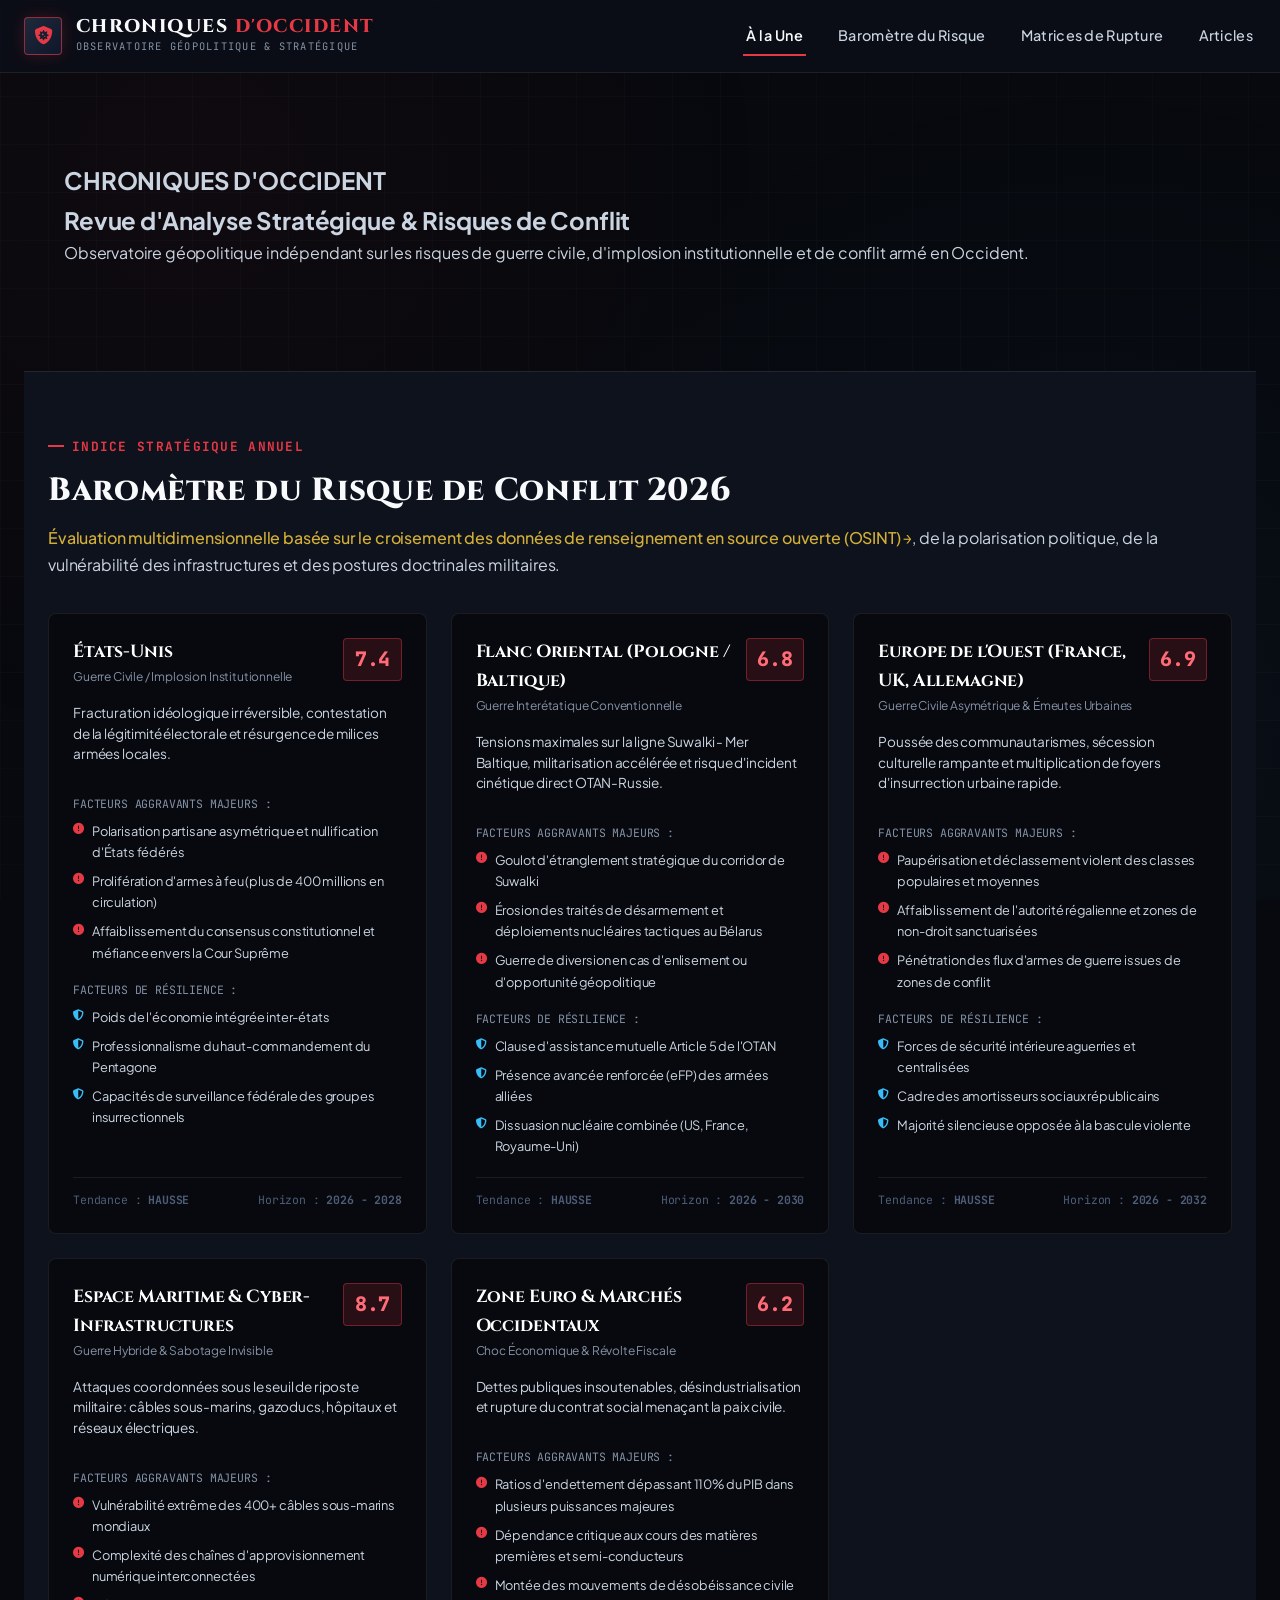
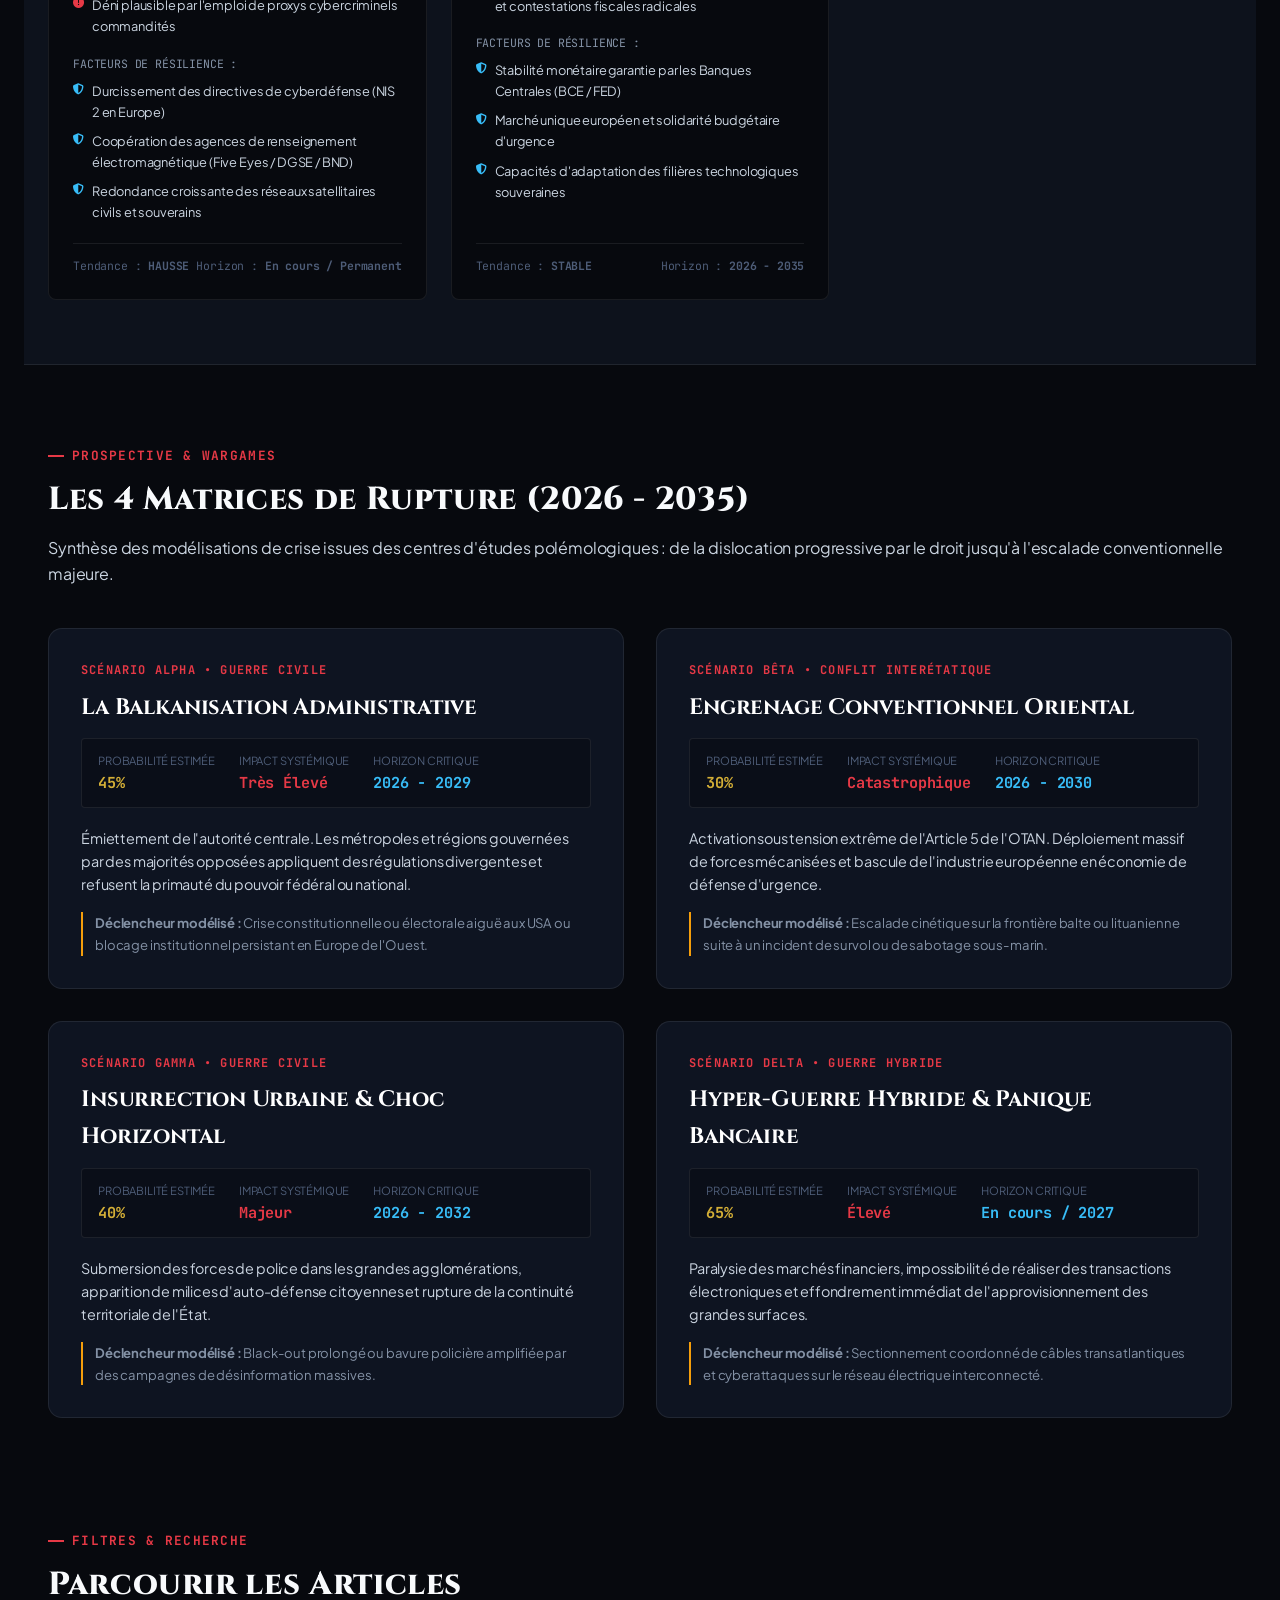
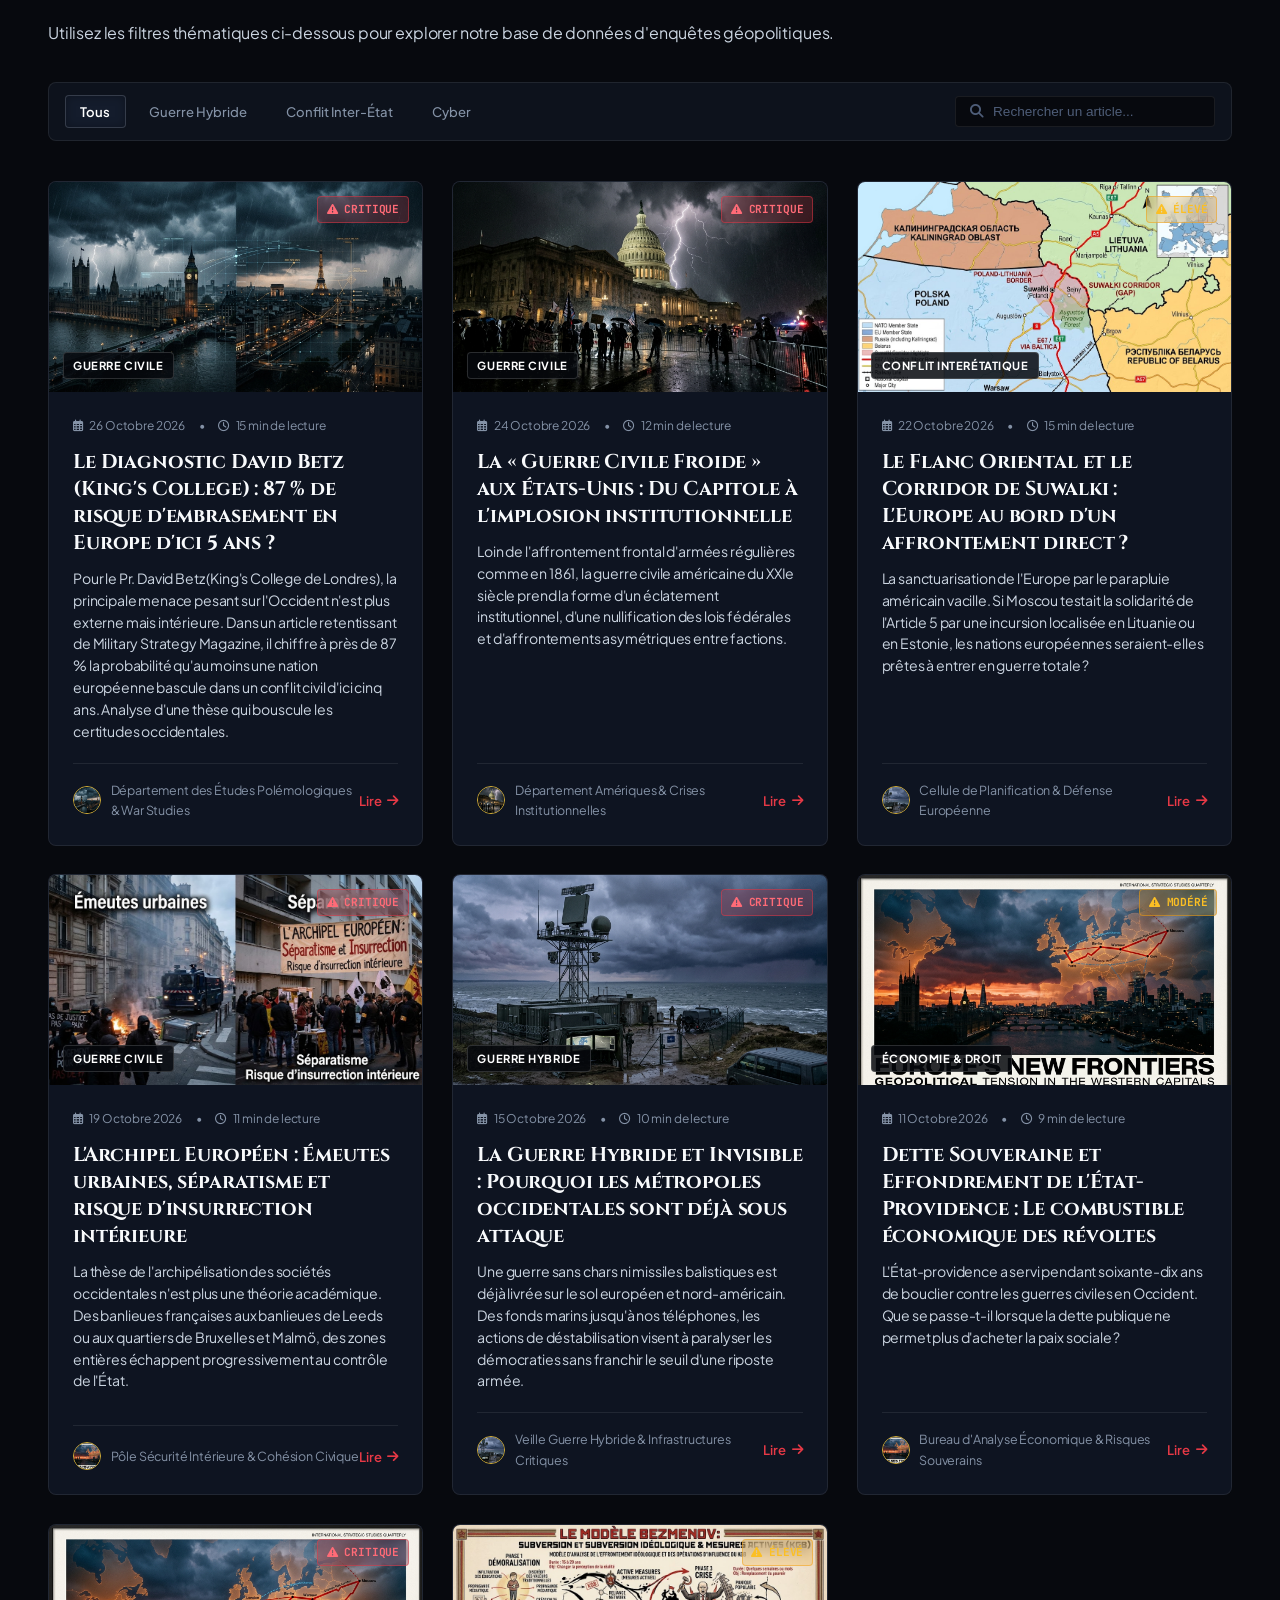
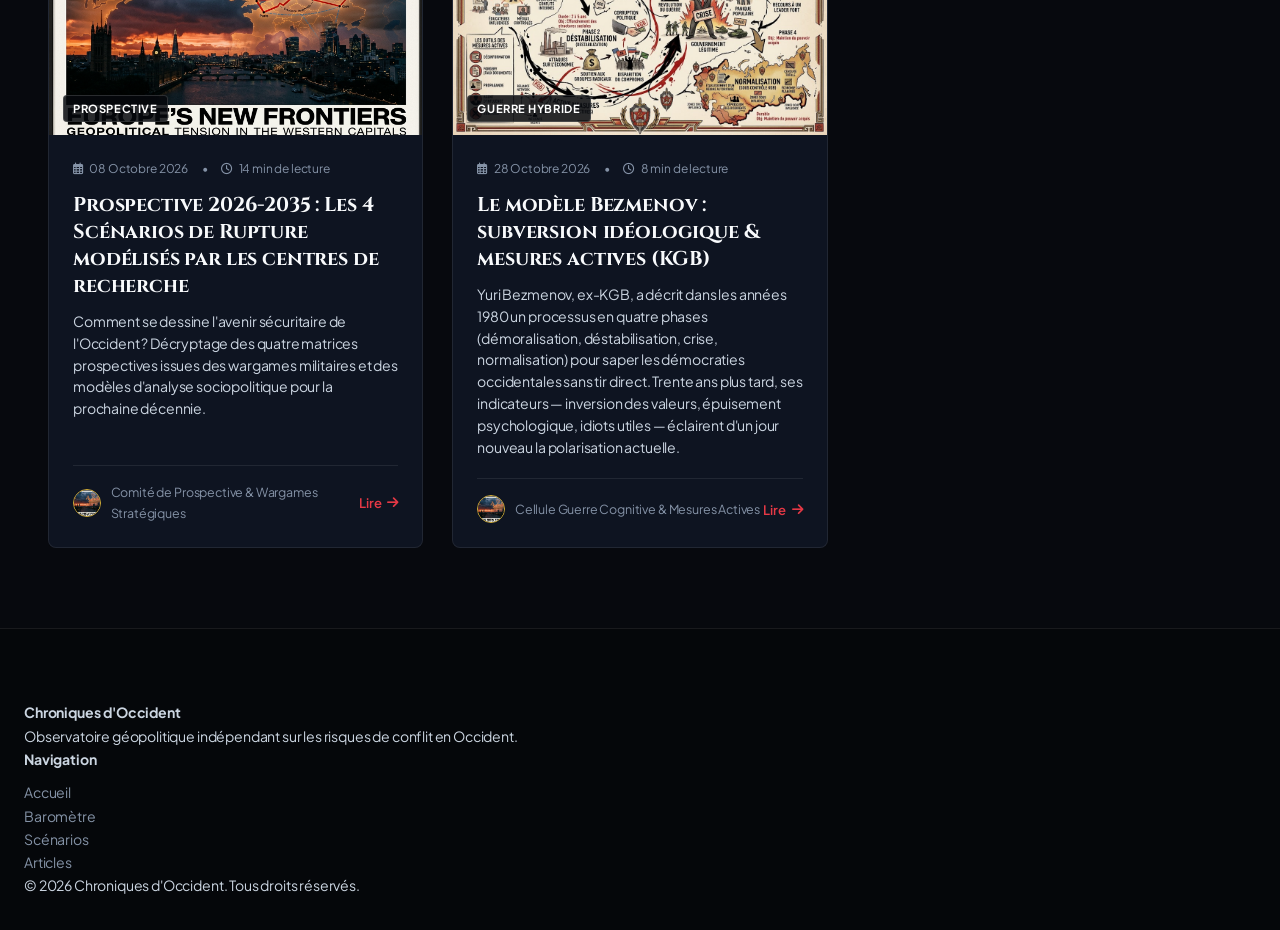
==== commit be18a725: "Fix methode.html: load data.js, add articles-grid id, remove broken init calls" ====
--- a/methode.html
+++ b/methode.html
@@ -150,7 +150,7 @@
         </div>
 
         <!-- Grille des Articles -->
-        <div class="articles-grid">
+        <div class="articles-grid" id="articles-grid">
           <!-- Articles insérés par JavaScript -->
         </div>
 
@@ -184,15 +184,7 @@
   </footer>
 
   <!-- Scripts -->
+  <script src="js/data.js"></script>
   <script src="js/app.js"></script>
-  <script>
-    // Initialisation au chargement
-    document.addEventListener('DOMContentLoaded', function() {
-      // Initialisation du baromètre
-      initBarometer();
-      // Initialisation de la recherche globale
-      initGlobalSearch();
-    });
-  </script>
 </body>
 </html>
--- a/css/style.css
+++ b/css/style.css
@@ -1663,6 +1663,7 @@
   font-style: italic;
 }
 
+.article-conclusion {
   border: 1px solid var(--border-medium);
   border-radius: var(--radius-sm);
   padding: 1.25rem;
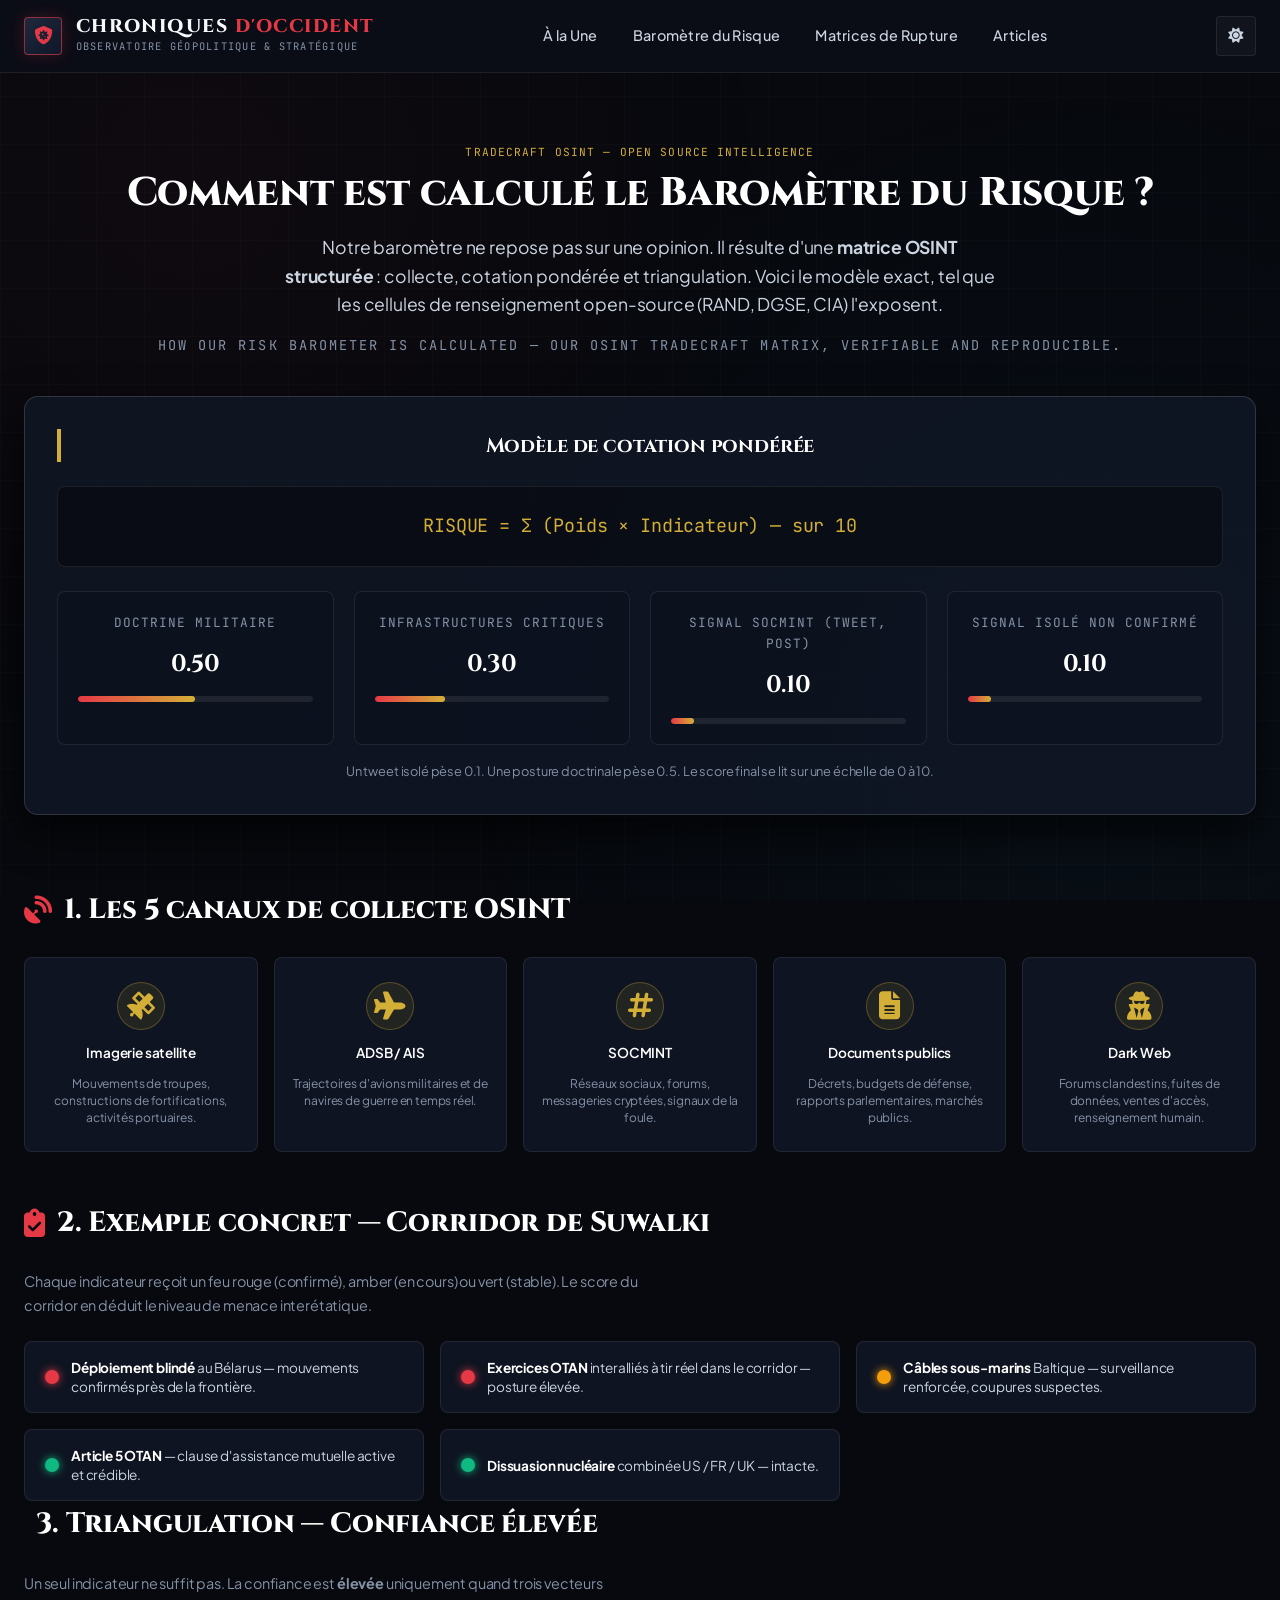
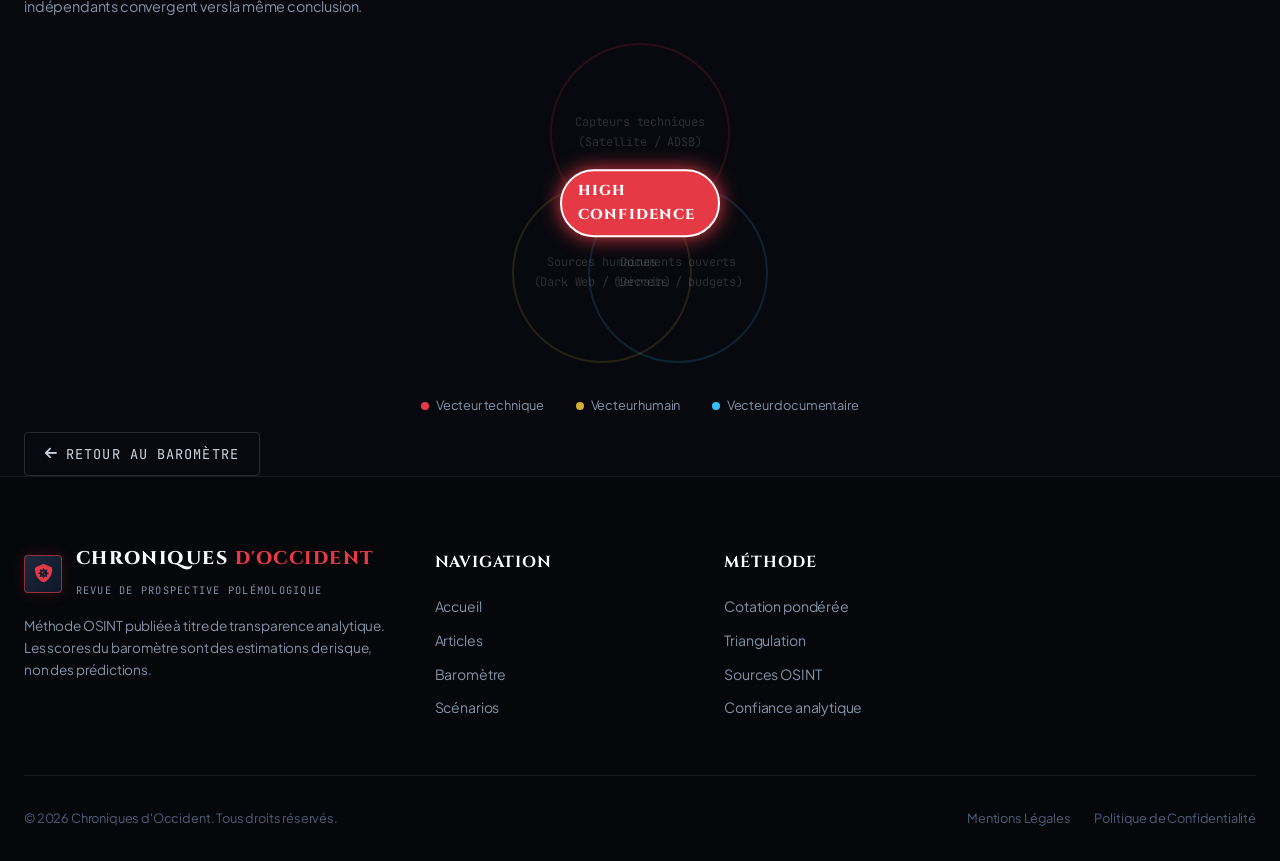
==== commit 28b30673: "Replace methode.html clone with dedicated OSINT methodology page" ====
--- a/methode.html
+++ b/methode.html
@@ -1,53 +1,414 @@
 <!DOCTYPE html>
-<html lang="fr" data-theme="dark">
+<html lang="fr">
+
 <head>
   <meta charset="UTF-8">
   <meta name="viewport" content="width=device-width, initial-scale=1.0">
-  <title>Chroniques d'Occident — Méthodologie OSINT</title>
-
-  <!-- Méta SEO & Référencement -->
+  <title>Chroniques d'Occident — Méthode de calcul OSINT du Baromètre du Risque</title>
+
   <meta name="description"
-    content="Revue de référence et observatoire géopolitique indépendant sur les risques de guerre civile, d'implosion institutionnelle et de conflit armé en Occident.">
+    content="Comment est calculé le Baromètre du Risque de Conflit 2026 : matrice OSINT, cotation pondérée, triangulation. Tradecraft de renseignement open-source.">
   <meta name="keywords"
-    content="guerre civile occident, risque de guerre europe, polarisation etats-unis, strategie militaire, guerre hybride, prospective 2030, defense europeenne, securite nationale">
+    content="OSINT, renseignement open-source, baromètre du risque, cotation pondérée, triangulation, Suwalki, méthodologie">
   <meta name="author" content="Chroniques d'Occident">
-  <meta property="og:title" content="CHRONIQUES D'OCCIDENT — Méthodologie OSINT">
+  <meta property="og:title" content="CHRONIQUES D'OCCIDENT — Méthode OSINT">
   <meta property="og:description"
-    content="Notre méthode de calcul du baromètre du risque 2026 : évaluation multidimensionnelle basée sur le croisement des données OSINT, polarisation politique, vulnérabilité des infrastructures et postures doctrinales militaires.">
+    content="Comment est calculé le Baromètre du Risque de Conflit 2026 : matrice OSINT, cotation pondérée, triangulation.">
   <meta property="og:type" content="website">
   <meta property="og:image" content="assets/images/hero.jpg">
-  <!-- Favicon -->
   <link rel="icon" type="image/svg+xml" href="data:image/svg+xml,%3Csvg xmlns=%27http://www.w3.org/2000/svg%27 viewBox=%270 0 100 100%27%3E%3Ccircle cx=%2750%27 cy=%2750%27 r=%2748%27 fill=%27%230a0f1a%27/%3E%3Cpath d=%27M50 15 C50 15 20 15 20 35 C20 55 50 85 50 85 C50 85 80 55 80 35 C80 15 50 15 50 15 Z%27 fill=%27none%27 stroke=%27%23c9a84c%27 stroke-width=%274%27/%3E%3Ccircle cx=%2750%27 cy=%2740%27 r=%278%27 fill=%27%23c9a84c%27/%3E%3Crect x=%2746%27 y=%2752%27 width=%278%27 height=%2716%27 rx=%272%27 fill=%27%23c9a84c%27/%3E%3Ccircle cx=%2750%27 cy=%2772%27 r=%273%27 fill=%27%23c9a84c%27/%3E%3C/svg%3E">
   <link rel="icon" type="image/png" sizes="32x32" href="data:image/svg+xml,%3Csvg xmlns=%27http://www.w3.org/2000/svg%27 viewBox=%270 0 100 100%27%3E%3Ccircle cx=%2750%27 cy=%2750%27 r=%2748%27 fill=%27%230a0f1a%27/%3E%3Cpath d=%27M50 15 C50 15 20 15 20 35 C20 55 50 85 50 85 C50 85 80 55 80 35 C80 15 50 15 50 15 Z%27 fill=%27none%27 stroke=%27%23c9a84c%27 stroke-width=%274%27/%3E%3Ccircle cx=%2750%27 cy=%2740%27 r=%278%27 fill=%27%23c9a84c%27/%3E%3Crect x=%2746%27 y=%2752%27 width=%278%27 height=%2716%27 rx=%272%27 fill=%27%23c9a84c%27/%3E%3Ccircle cx=%2750%27 cy=%2772%27 r=%273%27 fill=%27%23c9a84c%27/%3E%3C/svg%3E">
+  <link rel="apple-touch-icon" href="data:image/svg+xml,%3Csvg xmlns=%27http://www.w3.org/2000/svg%27 viewBox=%270 0 100 100%27%3E%3Ccircle cx=%2750%27 cy=%2750%27 r=%2748%27 fill=%27%230a0f1a%27/%3E%3Cpath d=%27M50 15 C50 15 20 15 20 35 C20 55 50 85 50 85 C50 85 80 55 80 35 C80 15 50 15 50 15 Z%27 fill=%27none%27 stroke=%27%23c9a84c%27 stroke-width=%274%27/%3E%3Ccircle cx=%2750%27 cy=%2740%27 r=%278%27 fill=%27%23c9a84c%27/%3E%3Crect x=%2746%27 y=%2752%27 width=%278%27 height=%2716%27 rx=%272%27 fill=%27%23c9a84c%27/%3E%3Ccircle cx=%2750%27 cy=%2772%27 r=%273%27 fill=%27%23c9a84c%27/%3E%3C/svg%3E">
   <meta name="theme-color" content="#0a0f1a">
 
-  <!-- Polices Google Fonts de haute qualité -->
   <link rel="preconnect" href="https://fonts.googleapis.com">
   <link rel="preconnect" href="https://fonts.gstatic.com" crossorigin>
   <link
     href="https://fonts.googleapis.com/css2?family=Cinzel:wght@600;700;800;900&family=JetBrains+Mono:wght@400;500;700&family=Plus+Jakarta+Sans:wght@300;400;500;600;700&display=swap"
     rel="stylesheet">
 
-  <!-- FontAwesome 6 pour icônes vectorielles tactiques -->
   <link rel="stylesheet" href="https://cdnjs.cloudflare.com/ajax/libs/font-awesome/6.5.1/css/all.min.css"
     integrity="sha512-DTOQO9RWCH3ppGqcWaEA1BIZOC6xxalwEsw9c2QQeAIftl+Vegovlnee1c9QX4TctnWMn13TZye+giMm8e2LwA=="
     crossorigin="anonymous" referrerpolicy="no-referrer" />
 
-  <!-- Feuille de styles personnalisée -->
   <link rel="stylesheet" href="css/style.css">
+
+  <style>
+    /* =========================================================================
+       MÉTHODE OSINT - Système de design spécifique
+       ========================================================================= */
+    .method-hero {
+      padding: 4rem 0 2rem 0;
+      text-align: center;
+    }
+
+    .method-hero h1 {
+      font-family: var(--font-serif);
+      font-size: 2.5rem;
+      font-weight: 800;
+      color: #fff;
+      margin-bottom: 1rem;
+      line-height: 1.2;
+    }
+
+    .method-subtitle {
+      font-size: 1.1rem;
+      color: var(--text-secondary);
+      max-width: 720px;
+      margin: 0 auto 1rem auto;
+      line-height: 1.6;
+    }
+
+    .method-subtitle-en {
+      font-family: var(--font-mono);
+      font-size: 0.85rem;
+      color: var(--text-muted);
+      text-transform: uppercase;
+      letter-spacing: 0.15em;
+      margin-bottom: 2.5rem;
+    }
+
+    /* Boîte de cotation pondérée (style agence de renseignement) */
+    .method-box {
+      background: var(--bg-card);
+      border: 1px solid var(--border-medium);
+      border-radius: var(--radius-lg);
+      padding: 2rem;
+      margin-bottom: 2.5rem;
+      box-shadow: var(--shadow-lg);
+    }
+
+    .method-box .box-title {
+      font-family: var(--font-serif);
+      font-size: 1.25rem;
+      font-weight: 700;
+      color: #fff;
+      margin-bottom: 1.5rem;
+      border-left: 4px solid var(--accent-gold);
+      padding-left: 1rem;
+    }
+
+    .formula-box {
+      background: rgba(7, 9, 14, 0.6);
+      border: 1px solid var(--border-subtle);
+      border-radius: var(--radius-md);
+      padding: 1.5rem;
+      font-family: var(--font-mono);
+      font-size: 1.15rem;
+      color: var(--accent-gold);
+      text-align: center;
+      margin-bottom: 1.5rem;
+    }
+
+    /* Sliders de poids */
+    .weight-grid {
+      display: grid;
+      grid-template-columns: repeat(auto-fit, minmax(240px, 1fr));
+      gap: 1.25rem;
+    }
+
+    .weight-item {
+      background: rgba(11, 15, 25, 0.4);
+      border: 1px solid var(--border-subtle);
+      border-radius: var(--radius-md);
+      padding: 1.25rem;
+      display: flex;
+      flex-direction: column;
+      gap: 0.75rem;
+    }
+
+    .weight-item .item-label {
+      font-family: var(--font-mono);
+      font-size: 0.8rem;
+      color: var(--text-muted);
+      text-transform: uppercase;
+      letter-spacing: 0.08em;
+    }
+
+    .weight-item .item-value {
+      font-family: var(--font-serif);
+      font-size: 1.5rem;
+      font-weight: 700;
+      color: #fff;
+    }
+
+    .weight-item .item-bar {
+      height: 6px;
+      background: rgba(255, 255, 255, 0.08);
+      border-radius: 3px;
+      overflow: hidden;
+    }
+
+    .weight-item .item-fill {
+      height: 100%;
+      border-radius: 3px;
+      background: linear-gradient(90deg, var(--accent-crimson), var(--accent-gold));
+      transition: width 1s ease;
+    }
+
+    .weight-item .item-fill.doctrine { width: 50%; }
+    .weight-item .item-fill.infra { width: 30%; }
+    .weight-item .item-fill.tweet { width: 10%; }
+    .weight-item .item-fill.signal { width: 10%; }
+
+    /* Section sources d'entrée */
+    .inputs-section {
+      margin-bottom: 3rem;
+    }
+
+    .inputs-section h2,
+    .checklist-section h2,
+    .scoring-section h2,
+    .triangulation-section h2 {
+      font-family: var(--font-serif);
+      font-size: 1.75rem;
+      font-weight: 800;
+      color: #fff;
+      margin-bottom: 1.5rem;
+      display: flex;
+      align-items: center;
+      gap: 0.75rem;
+    }
+
+    .inputs-section h2 i,
+    .checklist-section h2 i,
+    .scoring-section h2 i,
+    .triangulation-section h2 i {
+      color: var(--accent-crimson);
+    }
+
+    .input-grid {
+      display: grid;
+      grid-template-columns: repeat(5, 1fr);
+      gap: 1rem;
+    }
+
+    .input-item {
+      background: var(--bg-card);
+      border: 1px solid var(--border-subtle);
+      border-radius: var(--radius-md);
+      padding: 1.5rem 1rem;
+      text-align: center;
+      display: flex;
+      flex-direction: column;
+      align-items: center;
+      gap: 0.75rem;
+      transition: all var(--transition-fast);
+    }
+
+    .input-item:hover {
+      border-color: var(--accent-crimson);
+      background: var(--bg-card-hover);
+    }
+
+    .input-item .icon {
+      font-size: 1.75rem;
+      color: var(--accent-gold);
+      width: 48px;
+      height: 48px;
+      border-radius: 50%;
+      background: rgba(212, 175, 55, 0.1);
+      border: 1px solid rgba(212, 175, 55, 0.3);
+      display: flex;
+      align-items: center;
+      justify-content: center;
+    }
+
+    .input-item .label {
+      font-size: 0.85rem;
+      font-weight: 600;
+      color: #fff;
+    }
+
+    .input-item .desc {
+      font-size: 0.75rem;
+      color: var(--text-muted);
+      line-height: 1.4;
+    }
+
+    /* Checklist Suwalki */
+    .checklist-grid {
+      display: grid;
+      grid-template-columns: repeat(auto-fit, minmax(300px, 1fr));
+      gap: 1rem;
+    }
+
+    .check-item {
+      background: var(--bg-card);
+      border: 1px solid var(--border-subtle);
+      border-radius: var(--radius-md);
+      padding: 1rem 1.25rem;
+      display: flex;
+      align-items: center;
+      gap: 0.75rem;
+    }
+
+    .check-light {
+      width: 14px;
+      height: 14px;
+      border-radius: 50%;
+      flex-shrink: 0;
+    }
+
+    .check-light.red { background: var(--accent-crimson); box-shadow: 0 0 8px var(--accent-crimson); }
+    .check-light.green { background: var(--accent-green); box-shadow: 0 0 8px var(--accent-green); }
+    .check-light.amber { background: var(--accent-amber); box-shadow: 0 0 8px var(--accent-amber); }
+
+    .check-text {
+      font-size: 0.85rem;
+      color: var(--text-secondary);
+      line-height: 1.4;
+    }
+
+    .check-text strong { color: #fff; }
+
+    /* Triangulation */
+    .triangulation-wrap {
+      display: flex;
+      flex-direction: column;
+      align-items: center;
+      gap: 2rem;
+    }
+
+    .triangulation-diagram {
+      position: relative;
+      width: 320px;
+      height: 320px;
+    }
+
+    .tri-circle {
+      position: absolute;
+      border-radius: 50%;
+      border: 2px solid;
+      opacity: 0.15;
+      display: flex;
+      align-items: center;
+      justify-content: center;
+      color: #fff;
+      font-family: var(--font-mono);
+      font-size: 0.75rem;
+      text-align: center;
+      padding: 0.5rem;
+    }
+
+    .tri-a {
+      top: 0;
+      left: 50%;
+      width: 180px;
+      height: 180px;
+      transform: translateX(-50%);
+      border-color: var(--accent-crimson);
+    }
+
+    .tri-b {
+      bottom: 0;
+      left: 10%;
+      width: 180px;
+      height: 180px;
+      border-color: var(--accent-gold);
+    }
+
+    .tri-c {
+      bottom: 0;
+      right: 10%;
+      width: 180px;
+      height: 180px;
+      border-color: var(--accent-cyan);
+    }
+
+    .tri-center {
+      position: absolute;
+      top: 50%;
+      left: 50%;
+      transform: translate(-50%, -50%);
+      z-index: 10;
+      background: var(--accent-crimson);
+      color: #fff;
+      padding: 0.5rem 1rem;
+      border-radius: var(--radius-full);
+      font-family: var(--font-serif);
+      font-weight: 800;
+      font-size: 0.9rem;
+      letter-spacing: 0.08em;
+      text-transform: uppercase;
+      border: 2px solid #fff;
+      box-shadow: 0 0 20px var(--accent-crimson);
+    }
+
+    .tri-legend {
+      display: flex;
+      gap: 2rem;
+      flex-wrap: wrap;
+      justify-content: center;
+      font-size: 0.8rem;
+      color: var(--text-muted);
+    }
+
+    .tri-legend .leg-item {
+      display: flex;
+      align-items: center;
+      gap: 0.4rem;
+    }
+
+    .tri-legend .leg-dot {
+      width: 8px;
+      height: 8px;
+      border-radius: 50%;
+    }
+
+    .lang-tag {
+      font-family: var(--font-mono);
+      font-size: 0.7rem;
+      color: var(--accent-gold);
+      text-transform: uppercase;
+      letter-spacing: 0.1em;
+      margin-bottom: 0.5rem;
+      display: inline-block;
+    }
+
+    .btn-back {
+      display: inline-flex;
+      align-items: center;
+      gap: 0.5rem;
+      background: transparent;
+      border: 1px solid var(--border-medium);
+      color: var(--text-secondary);
+      padding: 0.6rem 1.25rem;
+      border-radius: var(--radius-sm);
+      font-size: 0.85rem;
+      text-transform: uppercase;
+      letter-spacing: 0.08em;
+      font-family: var(--font-mono);
+      transition: all var(--transition-fast);
+      margin-top: 1rem;
+    }
+
+    .btn-back:hover {
+      border-color: var(--accent-crimson);
+      color: var(--accent-crimson);
+    }
+
+    @media (max-width: 768px) {
+      .input-grid {
+        grid-template-columns: repeat(2, 1fr);
+      }
+      .triangulation-diagram {
+        width: 260px;
+        height: 260px;
+      }
+    }
+  </style>
 </head>
 
 <body>
 
-  <!-- Barre de progression de lecture au scroll -->
+  <!-- Barre de progression de lecture -->
   <div id="scroll-progress-bar"></div>
 
-  <!-- En-tête avec Menu Collant (Sticky Menu) -->
+  <!-- En-tête -->
   <header class="site-header" id="site-header">
     <div class="container nav-container">
-
-      <!-- Identité de la revue -->
-      <a href="#a-la-une" class="brand-link" aria-label="Accueil Chroniques d'Occident">
+      <a href="index.html" class="brand-link" aria-label="Accueil Chroniques d'Occident">
         <div class="brand-icon">
           <i class="fas fa-shield-virus"></i>
         </div>
@@ -56,135 +417,243 @@
           <span class="brand-sub">Observatoire Géopolitique & Stratégique</span>
         </div>
       </a>
-
-      <!-- Navigation Principale -->
       <nav class="main-nav" id="main-nav" aria-label="Navigation principale">
-        <a href="#a-la-une" class="nav-link active">À la Une</a>
+        <a href="#a-la-une" class="nav-link">À la Une</a>
         <a href="#barometre" class="nav-link">Baromètre du Risque</a>
         <a href="#scenarios" class="nav-link">Matrices de Rupture</a>
-        <a href="#articles" class="nav-link">Articles</a>
+        <a href="index.html#analyses" class="nav-link">Articles</a>
       </nav>
-
+      <div class="header-actions">
+        <button class="btn-icon" id="theme-toggle-btn" title="Changer le mode d'affichage" aria-label="Changer de thème">
+          <i class="fas fa-sun"></i>
+        </button>
+        <button class="mobile-toggle" id="mobile-nav-toggle" aria-label="Ouvrir le menu">
+          <i class="fas fa-bars"></i>
+        </button>
+      </div>
     </div>
   </header>
 
-  <!-- Contenu Principal -->
   <main class="container">
 
-    <!-- === BANNIÈRE PRINCIPALE === -->
-    <section class="hero-section" id="a-la-une">
-      <div class="hero-banner">
-        <div class="hero-content">
-          <h1>CHRONIQUES D'OCCIDENT</h1>
-          <h2>Revue d'Analyse Stratégique & Risques de Conflit</h2>
-          <p>Observatoire géopolitique indépendant sur les risques de guerre civile, d'implosion institutionnelle et de conflit armé en Occident.</p>
-        </div>
+    <!-- =========================================================================
+         HERO - MÉTHODE OSINT
+         ========================================================================= -->
+    <section class="method-hero">
+      <div class="lang-tag">Tradecraft OSINT — Open Source INTelligence</div>
+      <h1>Comment est calculé le Baromètre du Risque ?</h1>
+      <p class="method-subtitle">
+        Notre baromètre ne repose pas sur une opinion. Il résulte d'une <strong>matrice OSINT structurée</strong>
+        : collecte, cotation pondérée et triangulation. Voici le modèle exact, tel que les cellules de renseignement
+        open-source (RAND, DGSE, CIA) l'exposent.
+      </p>
+      <p class="method-subtitle-en">
+        How our Risk Barometer is calculated — our OSINT tradecraft matrix, verifiable and reproducible.
+      </p>
+
+      <!-- Boîte de cotation pondérée -->
+      <div class="method-box">
+        <div class="box-title">Modèle de cotation pondérée</div>
+        <div class="formula-box">RISQUE = Σ (Poids × Indicateur) — sur 10</div>
+        <div class="weight-grid">
+          <div class="weight-item">
+            <div class="item-label">Doctrine militaire</div>
+            <div class="item-value">0.50</div>
+            <div class="item-bar"><div class="item-fill doctrine"></div></div>
+          </div>
+          <div class="weight-item">
+            <div class="item-label">Infrastructures critiques</div>
+            <div class="item-value">0.30</div>
+            <div class="item-bar"><div class="item-fill infra"></div></div>
+          </div>
+          <div class="weight-item">
+            <div class="item-label">Signal SOCMINT (tweet, post)</div>
+            <div class="item-value">0.10</div>
+            <div class="item-bar"><div class="item-fill tweet"></div></div>
+          </div>
+          <div class="weight-item">
+            <div class="item-label">Signal isolé non confirmé</div>
+            <div class="item-value">0.10</div>
+            <div class="item-bar"><div class="item-fill signal"></div></div>
+          </div>
+        </div>
+        <p style="font-size: 0.8rem; color: var(--text-muted); margin-top: 1rem; text-align: center;">
+          Un tweet isolé pèse 0.1. Une posture doctrinale pèse 0.5. Le score final se lit sur une échelle de 0 à 10.
+        </p>
       </div>
     </section>
 
-    <!-- === BAROMÈTRE DU RISQUE 2026 === -->
-    <section class="barometer-section" id="barometre">
-      <div class="container">
-
-        <div class="section-header">
-          <div class="section-label">Indice Stratégique Annuel</div>
-          <h2 class="section-title">Baromètre du Risque de Conflit 2026</h2>
-          <p class="section-desc">
-            <a href="osint.md" class="method-link">Évaluation multidimensionnelle basée sur le croisement des données de renseignement en source ouverte (OSINT)</a>
-            <span class="method-arrow"> →</span>, de la polarisation politique, de la vulnérabilité des infrastructures et des postures doctrinales militaires.
-          </p>
-        </div>
-
-        <!-- Grille du Baromètre -->
-        <div class="barometer-grid" id="barometer-grid">
-          <!-- Rempli par JavaScript -->
-        </div>
-
+    <!-- =========================================================================
+         SECTION 1 - SOURCES D'ENTRÉE
+         ========================================================================= -->
+    <section class="inputs-section">
+      <h2><i class="fas fa-satellite-dish"></i> 1. Les 5 canaux de collecte OSINT</h2>
+      <div class="input-grid">
+        <div class="input-item">
+          <div class="icon"><i class="fas fa-satellite"></i></div>
+          <div class="label">Imagerie satellite</div>
+          <div class="desc">Mouvements de troupes, constructions de fortifications, activités portuaires.</div>
+        </div>
+        <div class="input-item">
+          <div class="icon"><i class="fas fa-plane"></i></div>
+          <div class="label">ADSB / AIS</div>
+          <div class="desc">Trajectoires d'avions militaires et de navires de guerre en temps réel.</div>
+        </div>
+        <div class="input-item">
+          <div class="icon"><i class="fas fa-hashtag"></i></div>
+          <div class="label">SOCMINT</div>
+          <div class="desc">Réseaux sociaux, forums, messageries cryptées, signaux de la foule.</div>
+        </div>
+        <div class="input-item">
+          <div class="icon"><i class="fas fa-file-alt"></i></div>
+          <div class="label">Documents publics</div>
+          <div class="desc">Décrets, budgets de défense, rapports parlementaires, marchés publics.</div>
+        </div>
+        <div class="input-item">
+          <div class="icon"><i class="fas fa-user-secret"></i></div>
+          <div class="label">Dark Web</div>
+          <div class="desc">Forums clandestins, fuites de données, ventes d'accès, renseignement humain.</div>
+        </div>
       </div>
     </section>
 
-    <!-- === SCÉNARIOS PROSPECTIFS 2035 === -->
-    <section class="scenarios-section" id="scenarios">
-      <div class="container">
-
-        <div class="section-header">
-          <div class="section-label">Prospective & Wargames</div>
-          <h2 class="section-title">Les 4 Matrices de Rupture (2026 - 2035)</h2>
-          <p class="section-desc">
-            Synthèse des modélisations de crise issues des centres d'études polémologiques : de la dislocation progressive par le droit jusqu'à l'escalade conventionnelle majeure.
-          </p>
-        </div>
-
-        <!-- Grille des Scénarios -->
-        <div class="scenarios-grid" id="scenarios-grid">
-          <!-- Rempli par JavaScript -->
-        </div>
-
+    <!-- =========================================================================
+         SECTION 2 - CHECKLIST SUWALKI
+         ========================================================================= -->
+    <section class="checklist-section">
+      <h2><i class="fas fa-clipboard-check"></i> 2. Exemple concret — Corridor de Suwalki</h2>
+      <p style="font-size: 0.9rem; color: var(--text-muted); margin-bottom: 1.5rem; max-width: 640px;">
+        Chaque indicateur reçoit un feu rouge (confirmé), amber (en cours) ou vert (stable). Le score du corridor
+        en déduit le niveau de menace interétatique.
+      </p>
+      <div class="checklist-grid">
+        <div class="check-item">
+          <div class="check-light red"></div>
+          <div class="check-text"><strong>Déploiement blindé</strong> au Bélarus — mouvements confirmés près de la frontière.</div>
+        </div>
+        <div class="check-item">
+          <div class="check-light red"></div>
+          <div class="check-text"><strong>Exercices OTAN</strong> interalliés à tir réel dans le corridor — posture élevée.</div>
+        </div>
+        <div class="check-item">
+          <div class="check-light amber"></div>
+          <div class="check-text"><strong>Câbles sous-marins</strong> Baltique — surveillance renforcée, coupures suspectes.</div>
+        </div>
+        <div class="check-item">
+          <div class="check-light green"></div>
+          <div class="check-text"><strong>Article 5 OTAN</strong> — clause d'assistance mutuelle active et crédible.</div>
+        </div>
+        <div class="check-item">
+          <div class="check-light green"></div>
+          <div class="check-text"><strong>Dissuasion nucléaire</strong> combinée US / FR / UK — intacte.</div>
+        </div>
       </div>
     </section>
 
-    <!-- === SÉLECTION D'ARTICLES STRATÉGIQUES === -->
-    <section class="articles-section" id="articles">
-      <div class="container">
-
-        <div class="section-header">
-          <div class="section-label">Filtres & Recherche</div>
-          <h2 class="section-title">Parcourir les Articles</h2>
-          <p class="section-desc">
-            Utilisez les filtres thématiques ci-dessous pour explorer notre base de données d'enquêtes géopolitiques.
-          </p>
-        </div>
-
-        <!-- Barre de filtres -->
-        <div class="filter-bar">
-          <div class="category-pills">
-            <button class="category-pill active" data-category="tous">Tous</button>
-            <button class="category-pill" data-category="guerre-hybride">Guerre Hybride</button>
-            <button class="category-pill" data-category="conflit-interetat">Conflit Inter-État</button>
-            <button class="category-pill" data-category="cyber">Cyber</button>
-          </div>
-          <div class="filter-search-box">
-            <i class="fas fa-search"></i>
-            <input type="text" id="global-search" placeholder="Rechercher un article...">
-          </div>
-        </div>
-
-        <!-- Grille des Articles -->
-        <div class="articles-grid" id="articles-grid">
-          <!-- Articles insérés par JavaScript -->
-        </div>
-
+    <!-- =========================================================================
+         SECTION 3 - COTATION PONDÉRÉE (déjà en hero, mais mise en avant ici)
+         ========================================================================= -->
+
+    <!-- =========================================================================
+         SECTION 4 - TRIANGULATION
+         ========================================================================= -->
+    <section class="triangulation-section">
+      <h2><i class="fas fa-projector"></i> 3. Triangulation — Confiance élevée</h2>
+      <p style="font-size: 0.9rem; color: var(--text-muted); margin-bottom: 1.5rem; max-width: 640px;">
+        Un seul indicateur ne suffit pas. La confiance est <strong>élevée</strong> uniquement quand trois vecteurs
+        indépendants convergent vers la même conclusion.
+      </p>
+      <div class="triangulation-wrap">
+        <div class="triangulation-diagram">
+          <div class="tri-circle tri-a">Capteurs techniques<br>(Satellite / ADSB)</div>
+          <div class="tri-circle tri-b">Sources humaines<br>(Dark Web / terrain)</div>
+          <div class="tri-circle tri-c">Documents ouverts<br>(Décrets / budgets)</div>
+          <div class="tri-center">High Confidence</div>
+        </div>
+        <div class="tri-legend">
+          <div class="leg-item"><div class="leg-dot" style="background: var(--accent-crimson);"></div> Vecteur technique</div>
+          <div class="leg-item"><div class="leg-dot" style="background: var(--accent-gold);"></div> Vecteur humain</div>
+          <div class="leg-item"><div class="leg-dot" style="background: var(--accent-cyan);"></div> Vecteur documentaire</div>
+        </div>
       </div>
     </section>
 
+    <a href="index.html#barometre" class="btn-back"><i class="fas fa-arrow-left"></i> Retour au baromètre</a>
+
   </main>
 
-  <!-- Footer -->
+  <!-- Pied de page -->
   <footer class="site-footer">
     <div class="container">
-      <div class="footer-content">
-        <div class="footer-about">
-          <h4>Chroniques d'Occident</h4>
-          <p>Observatoire géopolitique indépendant sur les risques de conflit en Occident.</p>
-        </div>
-        <div class="footer-links">
-          <h4>Navigation</h4>
-          <ul>
-            <li><a href="#a-la-une">Accueil</a></li>
-            <li><a href="#barometre">Baromètre</a></li>
-            <li><a href="#scenarios">Scénarios</a></li>
-            <li><a href="#articles">Articles</a></li>
-          </ul>
-        </div>
-        <div class="footer-legal">
-          <p>© 2026 Chroniques d'Occident. Tous droits réservés.</p>
+      <div class="footer-grid">
+        <div class="footer-col-brand">
+          <div class="brand-link" style="margin-bottom: 1rem;">
+            <div class="brand-icon"><i class="fas fa-shield-virus"></i></div>
+            <div class="brand-texts">
+              <span class="brand-name">Chroniques <span>d'Occident</span></span>
+              <span class="brand-sub">Revue de Prospective Polémologique</span>
+            </div>
+          </div>
+          <p class="footer-manifesto">
+            Méthode OSINT publiée à titre de transparence analytique. Les scores du baromètre sont des estimations
+            de risque, non des prédictions.
+          </p>
+        </div>
+        <div>
+          <h4 class="footer-col-title">Navigation</h4>
+          <div class="footer-links">
+            <a href="index.html">Accueil</a>
+            <a href="index.html#analyses">Articles</a>
+            <a href="index.html#barometre">Baromètre</a>
+            <a href="index.html#scenarios">Scénarios</a>
+          </div>
+        </div>
+        <div>
+          <h4 class="footer-col-title">Méthode</h4>
+          <div class="footer-links">
+            <a href="#">Cotation pondérée</a>
+            <a href="#">Triangulation</a>
+            <a href="#">Sources OSINT</a>
+            <a href="#">Confiance analytique</a>
+          </div>
+        </div>
+      </div>
+      <div class="footer-bottom">
+        <div>© 2026 Chroniques d'Occident. Tous droits réservés.</div>
+        <div style="display: flex; gap: 1.5rem;">
+          <a href="#">Mentions Légales</a>
+          <a href="#">Politique de Confidentialité</a>
         </div>
       </div>
     </div>
   </footer>
 
-  <!-- Scripts -->
-  <script src="js/data.js"></script>
-  <script src="js/app.js"></script>
+  <script>
+    // Thème & progression de scroll (allégé, sans import ES module)
+    const root = document.documentElement;
+    const themeBtn = document.getElementById('theme-toggle-btn');
+    if (themeBtn) {
+      themeBtn.addEventListener('click', () => {
+        const next = root.getAttribute('data-theme') === 'editorial-light' ? 'dark' : 'editorial-light';
+        root.setAttribute('data-theme', next);
+        themeBtn.innerHTML = next === 'editorial-light' ? '<i class="fas fa-moon"></i>' : '<i class="fas fa-sun"></i>';
+      });
+    }
+    window.addEventListener('scroll', () => {
+      const bar = document.getElementById('scroll-progress-bar');
+      if (bar) {
+        const p = (window.scrollY / (document.documentElement.scrollHeight - window.innerHeight)) * 100;
+        bar.style.width = `${p}%`;
+      }
+    }, { passive: true });
+
+    // Mobile toggle
+    const mt = document.getElementById('mobile-nav-toggle');
+    const mn = document.getElementById('main-nav');
+    if (mt && mn) {
+      mt.addEventListener('click', () => mn.classList.toggle('open'));
+    }
+  </script>
 </body>
-</html>+
+</html>
